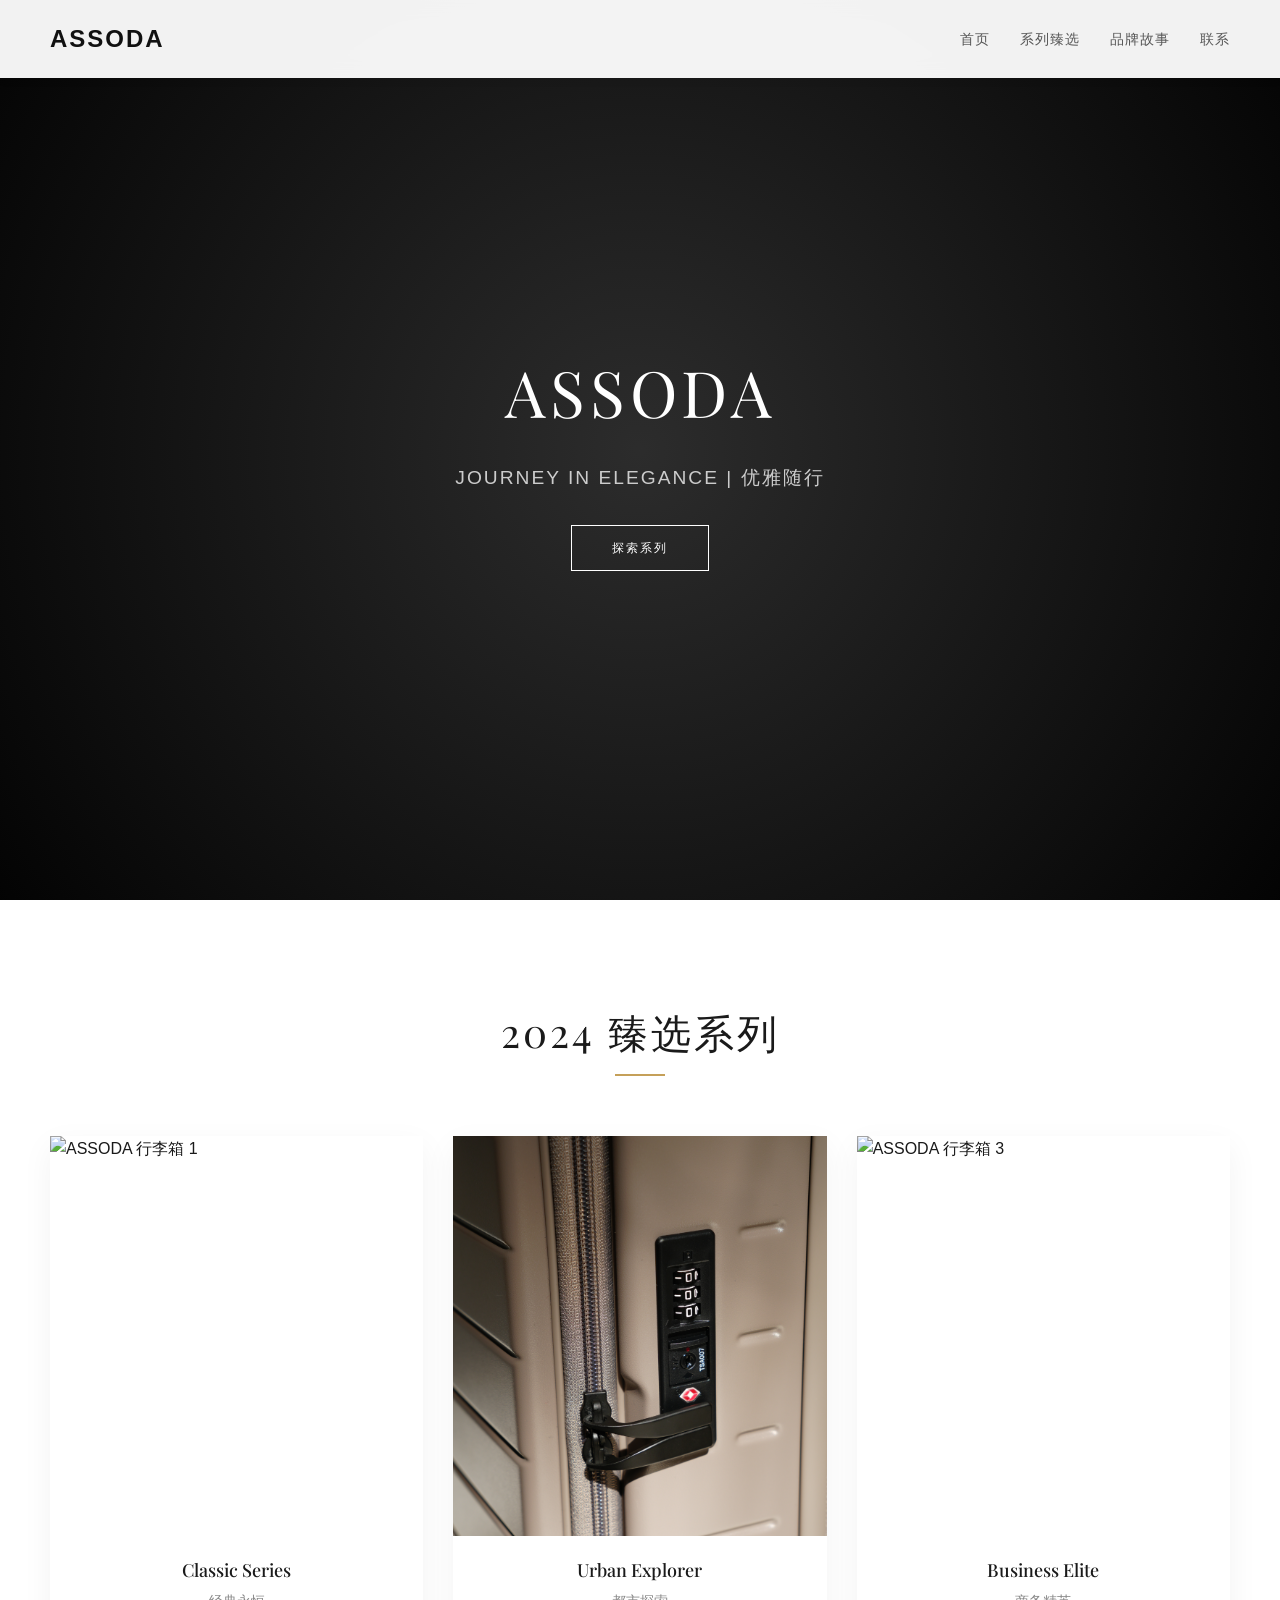
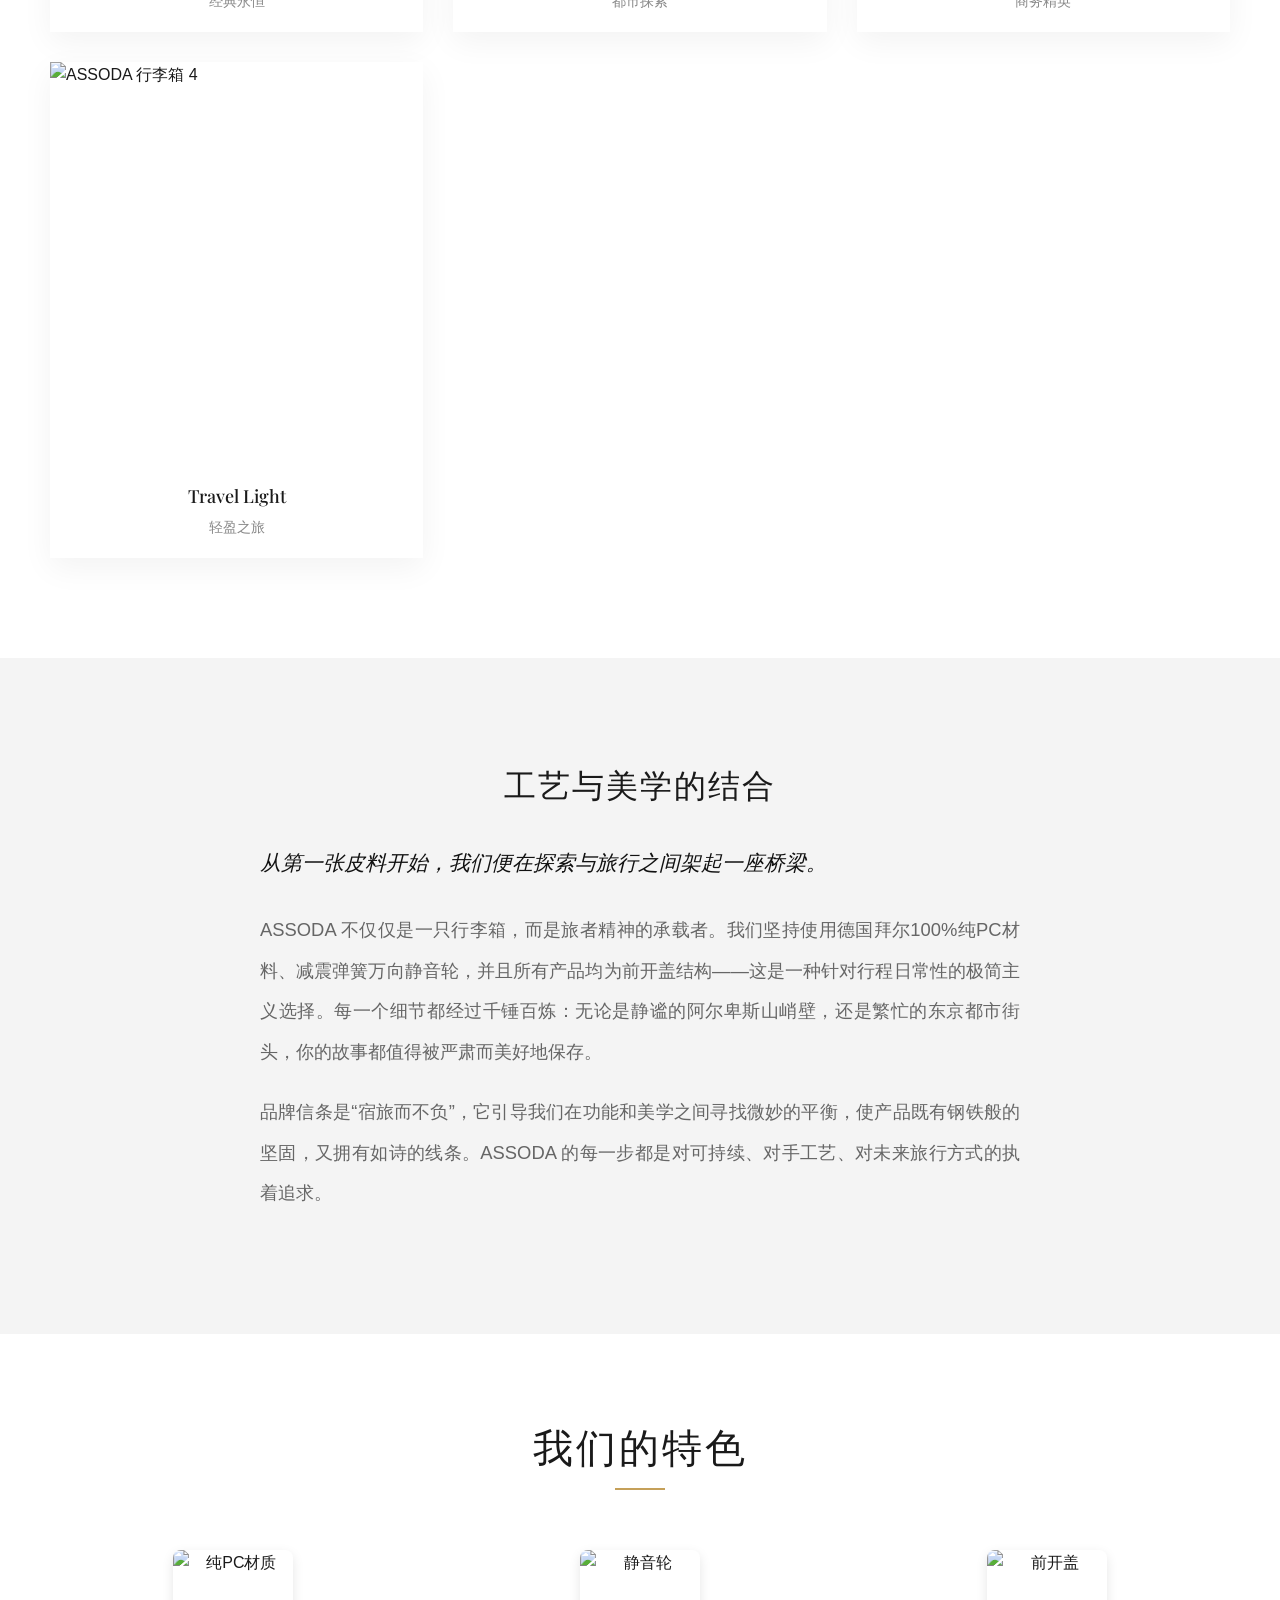
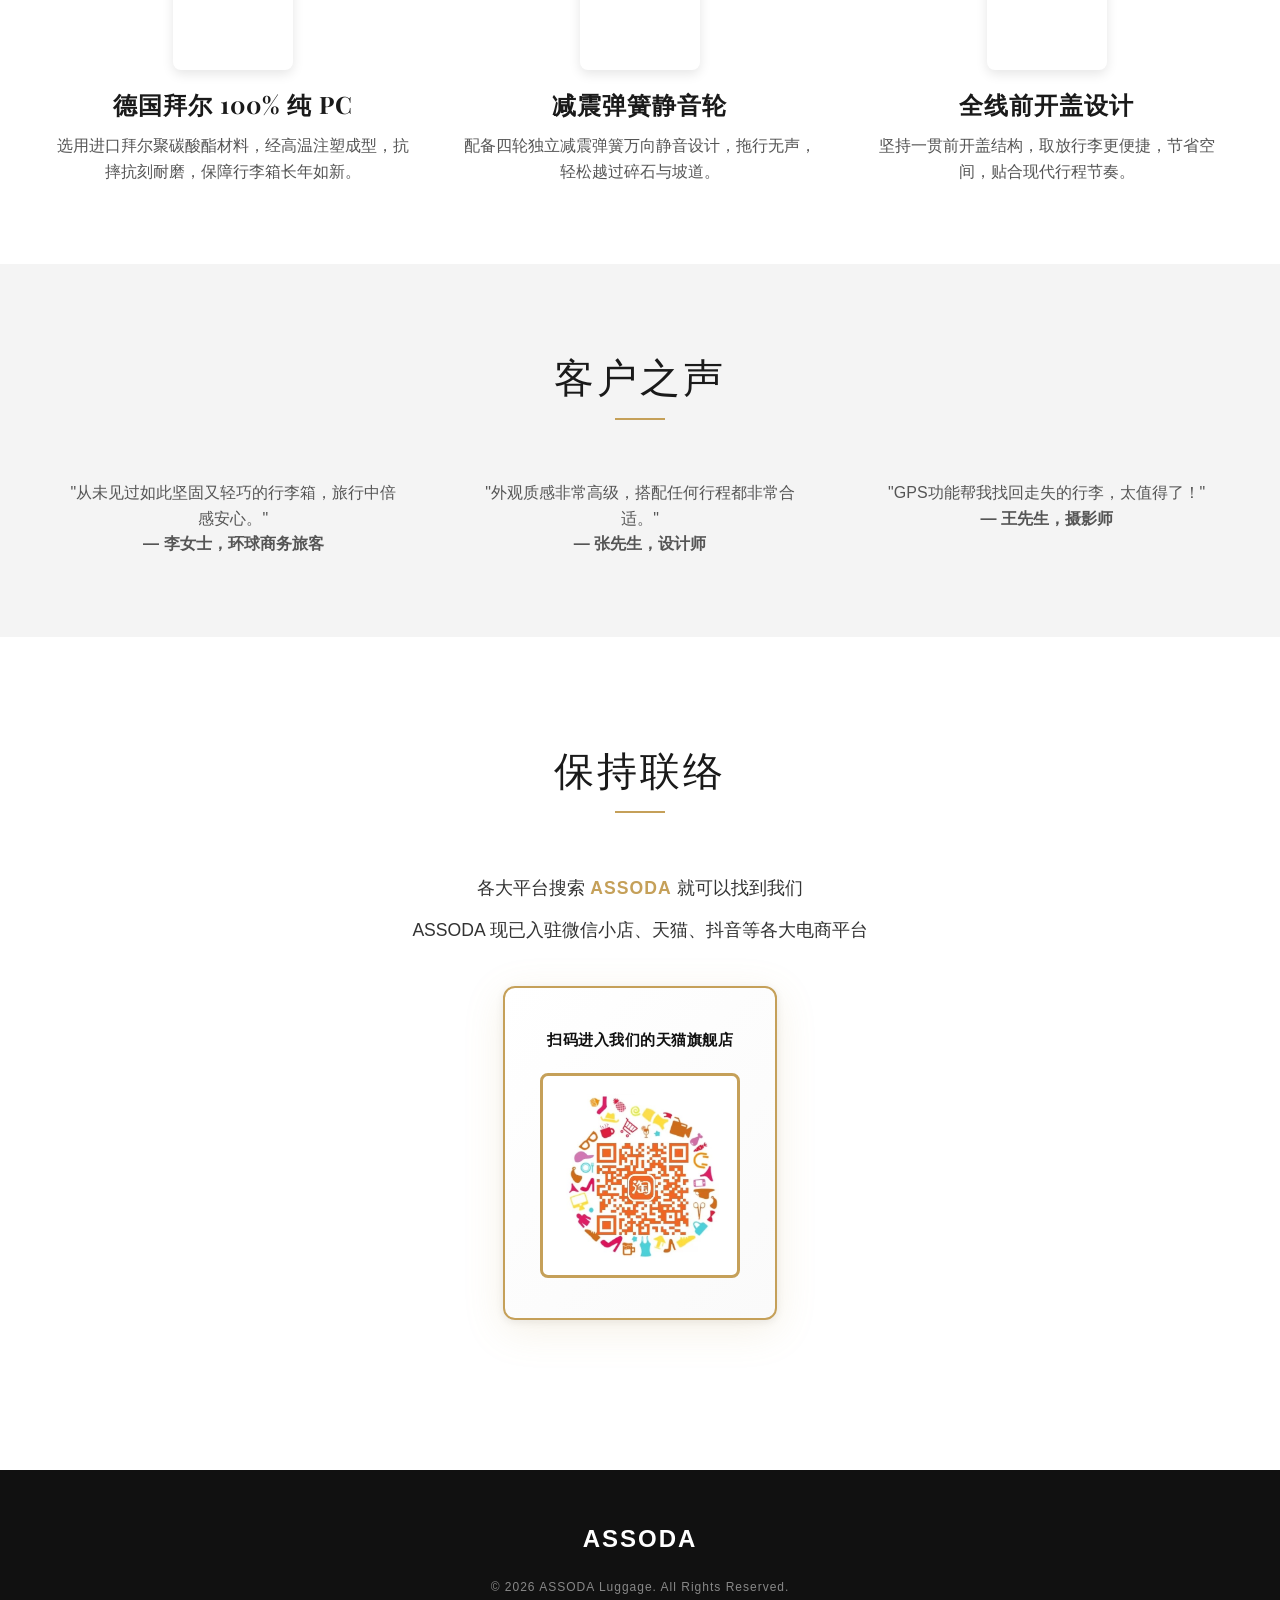
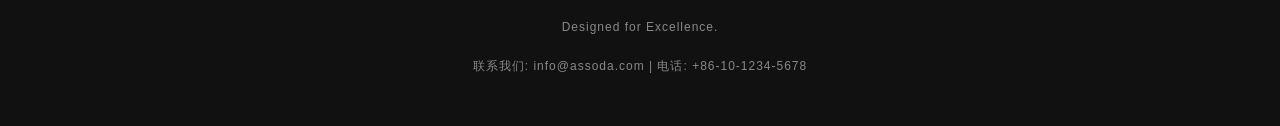
==== index.html @ 2d318bbe "首次提交：添加前端文件" ====
<!DOCTYPE html>
<html lang="zh-CN">
<head>
    <meta charset="UTF-8">
    <meta name="viewport" content="width=device-width, initial-scale=1.0">
    <title>ASSODA | 定义您的旅程</title>
    <link rel="stylesheet" href="css/style.css">
</head>
<body>

    <!-- ==================== 导航栏 ==================== -->
    <header>
        <div class="logo">ASSODA</div>
        <nav>
            <ul>
                <li><a href="#hero">首页</a></li>
                <li><a href="#collection">系列臻选</a></li>
                <li><a href="#about">品牌故事</a></li>
                <li><a href="#contact">联系</a></li>
            </ul>
        </nav>
    </header>

    <!-- ==================== 首屏 Hero ==================== -->
    <section class="hero" id="hero">
        <div class="hero-content">
            <h1>ASSODA</h1>
            <p>JOURNEY IN ELEGANCE | 优雅随行</p>
            <a href="#collection" class="btn">探索系列</a>
        </div>
    </section>

    <!-- ==================== 产品系列 ==================== -->
    <section class="collection" id="collection">
        <div class="section-title">
            <h2>2024 臻选系列</h2>
            <span></span>
        </div>
        
        <div class="gallery-grid">
            <!-- 产品 1 -->
            <div class="product-card">
                <!-- 不同前缀说明不同款式（imgpro/img09/img78L1等） -->
                <img src="img/img/imgpro_1.JPG" alt="ASSODA 行李箱 1">
                <div class="product-info">
                    <h3>Classic Series</h3>
                    <p>经典永恒</p>
                </div>
            </div>
            <!-- 产品 2 -->
            <div class="product-card">
                <img src="img/img/img09_2.JPG" alt="ASSODA 行李箱 2">
                <div class="product-info">
                    <h3>Urban Explorer</h3>
                    <p>都市探索</p>
                </div>
            </div>
            <!-- 产品 3 -->
            <div class="product-card">
                <img src="img/img/img78L1 (1).JPG" alt="ASSODA 行李箱 3">
                <div class="product-info">
                    <h3>Business Elite</h3>
                    <p>商务精英</p>
                </div>
            </div>
            <!-- 产品 4 -->
            <div class="product-card">
                <img src="img/img/img09_4.JPG" alt="ASSODA 行李箱 4">
                <div class="product-info">
                    <h3>Travel Light</h3>
                    <p>轻盈之旅</p>
                </div>
            </div>

        </div>
    </section>

    <!-- ==================== 品牌故事与特色 ==================== -->
    <section class="about" id="about">
        <div class="about-content">
            <h2>工艺与美学的结合</h2>
            <p><em>从第一张皮料开始，我们便在探索与旅行之间架起一座桥梁。</em></p>
            <p>ASSODA 不仅仅是一只行李箱，而是旅者精神的承载者。我们坚持使用德国拜尔100%纯PC材料、减震弹簧万向静音轮，并且所有产品均为前开盖结构——这是一种针对行程日常性的极简主义选择。每一个细节都经过千锤百炼：无论是静谧的阿尔卑斯山峭壁，还是繁忙的东京都市街头，你的故事都值得被严肃而美好地保存。</p>
            <p>品牌信条是“宿旅而不负”，它引导我们在功能和美学之间寻找微妙的平衡，使产品既有钢铁般的坚固，又拥有如诗的线条。ASSODA 的每一步都是对可持续、对手工艺、对未来旅行方式的执着追求。</p>
        </div>
    </section>

    <!-- ==================== 产品特色 ==================== -->
    <section class="features">
        <div class="section-title">
            <h2>我们的特色</h2>
            <span></span>
        </div>  
        <div class="features-grid">
            <div class="feature-item">
                <img src="img/img/imgpro_6.JPG" alt="纯PC材质">
                <h3>德国拜尔 100% 纯 PC</h3>
                <p>选用进口拜尔聚碳酸酯材料，经高温注塑成型，抗摔抗刻耐磨，保障行李箱长年如新。</p>
            </div>
            <div class="feature-item">
                <img src="img/img/imgpro_7.JPG" alt="静音轮">
                <h3>减震弹簧静音轮</h3>
                <p>配备四轮独立减震弹簧万向静音设计，拖行无声，轻松越过碎石与坡道。</p>
            </div>
            <div class="feature-item">
                <img src="img/img/imgpro_8.JPG" alt="前开盖">
                <h3>全线前开盖设计</h3>
                <p>坚持一贯前开盖结构，取放行李更便捷，节省空间，贴合现代行程节奏。</p>
            </div>
        </div>
    </section>

    <!-- ==================== 客户评价 ==================== -->
    <section class="testimonials">
        <div class="section-title">
            <h2>客户之声</h2>
            <span></span>
        </div>
        <div class="features-grid">
            <div class="feature-item">
                <p>"从未见过如此坚固又轻巧的行李箱，旅行中倍感安心。"<br><strong>— 李女士，环球商务旅客</strong></p>
            </div>
            <div class="feature-item">
                <p>"外观质感非常高级，搭配任何行程都非常合适。"<br><strong>— 张先生，设计师</strong></p>
            </div>
            <div class="feature-item">
                <p>"GPS功能帮我找回走失的行李，太值得了！"<br><strong>— 王先生，摄影师</strong></p>
            </div>
        </div>
    </section>

    <!-- ==================== 联系与天猫购买 ==================== -->
    <section class="contact" id="contact">
        <div class="section-title">
            <h2>保持联络</h2>
            <span></span>
        </div>
        
        <div class="contact-intro">
            <p>各大平台搜索 <strong>ASSODA</strong> 就可以找到我们</p>
            <p>ASSODA 现已入驻微信小店、天猫、抖音等各大电商平台</p>
        </div>
        
        <!-- 天猫购买入口 -->
        <div class="tmall-section">
            <div class="tmall-qr">
                <p>扫码进入我们的天猫旗舰店</p>
                <a href="https://www.tmall.com" target="_blank" title="进入天猫旗舰店">
                    <img src="img/tmall.jpg" alt="天猫店铺二维码">
                </a>
            </div>
        </div>
    </section>

    <!-- ==================== 页脚 ==================== -->
    <footer>
        <div class="logo" style="color: #fff; margin-bottom: 20px;">ASSODA</div>
        <p>&copy; 2026 ASSODA Luggage. All Rights Reserved.</p>
        <p>Designed for Excellence.</p>
        <p>联系我们: <a href="mailto:info@assoda.com">info@assoda.com</a> | 电话: +86-10-1234-5678</p>
    </footer>

    <!-- 简单脚本：处理图片加载错误 -->
    <script>
        document.addEventListener('DOMContentLoaded', function() {
            const images = document.querySelectorAll('img');
            images.forEach(img => {
                img.onerror = function() {
                    this.src = 'https://via.placeholder.com/400x500?text=ASSODA+Image';
                    console.log('图片加载失败，已切换占位图：' + this.src);
                };
            });
        });
    </script>

</body>
</html>
---- css/style.css ----
/* Import premium serif for headings */
@import url('https://fonts.googleapis.com/css2?family=Playfair+Display:wght@400;700&display=swap');

/* Global reset and base font */
* {
    margin: 0;
    padding: 0;
    box-sizing: border-box;
}

body {
    font-family: 'Helvetica Neue', Helvetica, Arial, sans-serif;
    background-color: #f9f9f9;
    color: #1a1a1a;
    line-height: 1.6;
    overflow-x: hidden;
}

h1, h2, h3 {
    font-family: 'Playfair Display', serif;
}
a { text-decoration: none; color: inherit; transition: 0.3s; }
ul { list-style: none; }

/* Colors */
:root {
    --primary-black: #111111;
    --primary-white: #ffffff;
    --accent-gold: #c5a059;
    --gray-light: #f4f4f4;
}

/* Header */
header {
    position: fixed;
    top: 0;
    width: 100%;
    padding: 20px 50px;
    display: flex;
    justify-content: space-between;
    align-items: center;
    background: rgba(255, 255, 255, 0.95);
    backdrop-filter: blur(10px);
    z-index: 1000;
    box-shadow: 0 2px 10px rgba(0,0,0,0.05);
}

.logo {
    font-size: 24px;
    font-weight: 700;
    letter-spacing: 2px;
    color: var(--primary-black);
}

nav ul {
    display: flex;
    gap: 30px;
}
nav a {
    font-size: 14px;
    text-transform: uppercase;
    letter-spacing: 1px;
    color: #555;
}
nav a:hover {
    color: var(--accent-gold);
}

/* Hero */
.hero {
    height: 100vh;
    display: flex;
    flex-direction: column;
    justify-content: center;
    align-items: center;
    text-align: center;
    background-color: var(--primary-black);
    color: var(--primary-white);
    position: relative;
    overflow: hidden;
}
.hero::before {
    content: '';
    position: absolute;
    top: 0; left: 0; width: 100%; height: 100%;
    background: radial-gradient(circle at center, #333 0%, #000 100%);
    opacity: 0.8;
    z-index: 1;
}
.hero-content {
    position: relative;
    z-index: 2;
    animation: fadeInUp 1.5s ease;
}
.hero h1 {
    font-size: 4rem;
    font-weight: 300;
    letter-spacing: 5px;
    margin-bottom: 20px;
}
.hero p {
    font-size: 1.2rem;
    color: #ccc;
    margin-bottom: 40px;
    letter-spacing: 2px;
}
.btn {
    padding: 15px 40px;
    border: 1px solid var(--primary-white);
    color: var(--primary-white);
    text-transform: uppercase;
    letter-spacing: 2px;
    font-size: 12px;
}
.btn:hover {
    background: var(--primary-white);
    color: var(--primary-black);
}

/* Collection */
.collection {
    padding: 100px 50px;
    background: var(--primary-white);
}
.section-title {
    text-align: center;
    margin-bottom: 60px;
}
.section-title h2 {
    font-size: 2.5rem;
    font-weight: 400;
    letter-spacing: 3px;
    margin-bottom: 10px;
}
.section-title span {
    display: block;
    width: 50px;
    height: 2px;
    background: var(--accent-gold);
    margin: 0 auto;
}
.gallery-grid {
    display: grid;
    grid-template-columns: repeat(auto-fit, minmax(300px, 1fr));
    gap: 30px;
    max-width: 1400px;
    margin: 0 auto;
}
.product-card {
    position: relative;
    overflow: hidden;
    background: #fff;
    box-shadow: 0 10px 30px rgba(0,0,0,0.05);
    transition: transform 0.4s ease;
    cursor: pointer;
}
.product-card:hover {
    transform: translateY(-10px);
}
.product-card img {
    width: 100%;
    height: 400px;
    object-fit: cover;
    display: block;
    transition: transform 0.5s ease;
}
.product-card:hover img {
    transform: scale(1.05);
}
.product-info {
    padding: 20px;
    text-align: center;
}
.product-info h3 {
    font-size: 18px;
    font-weight: 500;
    margin-bottom: 5px;
}
.product-info p {
    color: #888;
    font-size: 14px;
}

/* About */
.about {
    padding: 100px 50px;
    background: var(--gray-light);
    display: flex;
    align-items: center;
    justify-content: center;
    text-align: center;
}
.about-content {
    max-width: 800px;
    padding: 0 20px;
}
.about h2 {
    font-size: 2rem;
    margin-bottom: 30px;
    letter-spacing: 2px;
    font-weight: 500;
}
.about p {
    color: #666;
    font-size: 1.15rem;
    line-height: 2.2;
    margin-bottom: 20px;
    text-align: justify;
}
.about p em {
    display: block;
    font-size: 1.3rem;
    color: var(--primary-black);
    font-style: italic;
    margin-bottom: 25px;
}


/* Features (新) */
.features {
    padding: 80px 50px;
    background: var(--primary-white);
}
.features-grid {
    display: grid;
    grid-template-columns: repeat(auto-fit, minmax(250px, 1fr));
    gap: 40px;
    max-width: 1200px;
    margin: 0 auto;
    text-align: center;
}
.feature-item {
    display: flex;
    flex-direction: column;
    align-items: center;
}
.feature-item img {
    width: 120px;
    height: 120px;
    object-fit: cover;
    border-radius: 8px;
    margin-bottom: 15px;
    box-shadow: 0 4px 12px rgba(0, 0, 0, 0.1);
}
.feature-item h3 {
    font-size: 1.5rem;
    margin-top: 0;
    margin-bottom: 10px;
    letter-spacing: 1px;
}
.feature-item p {
    color: #555;
    font-size: 1rem;
    margin-top: 0;
}

/* Contact form */
.contact {
    padding: 100px 50px;
    background: var(--primary-white);
    text-align: center;
}
.contact-intro {
    margin-bottom: 40px;
    font-size: 1.1rem;
    color: #333;
    line-height: 1.8;
}
.contact-intro p {
    margin: 10px 0;
}
.contact-intro strong {
    color: var(--accent-gold);
    font-weight: 600;
    letter-spacing: 1px;
}
.tmall-section {
    margin-bottom: 50px;
    display: flex;
    justify-content: center;
}

.tmall-qr {
    text-align: center;
    padding: 40px 35px;
    background: linear-gradient(135deg, #ffffff 0%, #fafafa 100%);
    border-radius: 12px;
    display: inline-block;
    border: 2px solid var(--accent-gold);
    box-shadow: 0 10px 40px rgba(197, 160, 89, 0.15),
                0 2px 8px rgba(0, 0, 0, 0.08);
    transition: all 0.4s cubic-bezier(0.4, 0, 0.2, 1);
    max-width: 280px;
}

.tmall-qr:hover {
    transform: translateY(-8px);
    box-shadow: 0 20px 50px rgba(197, 160, 89, 0.25),
                0 5px 15px rgba(0, 0, 0, 0.12);
}

.tmall-qr p {
    margin-bottom: 20px;
    font-weight: 600;
    font-size: 0.95rem;
    color: var(--primary-black);
    letter-spacing: 0.5px;
}

.tmall-qr img {
    max-width: 200px;
    height: auto;
    border: 3px solid var(--accent-gold);
    border-radius: 8px;
    cursor: pointer;
    transition: all 0.4s cubic-bezier(0.4, 0, 0.2, 1);
    display: block;
    margin: 0 auto;
    background: #fff;
    padding: 8px;
    box-sizing: border-box;
}

.tmall-qr img:hover {
    transform: scale(1.08) rotateY(2deg);
    box-shadow: 0 8px 24px rgba(197, 160, 89, 0.3);
}

/* Footer */
footer {
    background: var(--primary-black);
    color: #888;
    padding: 50px;
    text-align: center;
    font-size: 12px;
    letter-spacing: 1px;
}
footer p {
    margin-top: 20px;
}

/* Animation */
@keyframes fadeInUp {
    from { opacity: 0; transform: translateY(30px); }
    to { opacity: 1; transform: translateY(0); }
}

/* Testimonials reuse features-grid layout */
.testimonials {
    padding: 80px 50px;
    background: var(--gray-light);
    text-align: center;
}
.testimonials .feature-item {
    padding: 0 20px;
}

/* Responsive */
@media (max-width: 768px) {
    header { padding: 20px; }
    .hero h1 { font-size: 2.5rem; }
    .gallery-grid { grid-template-columns: 1fr; }
    nav { display: none; }
}
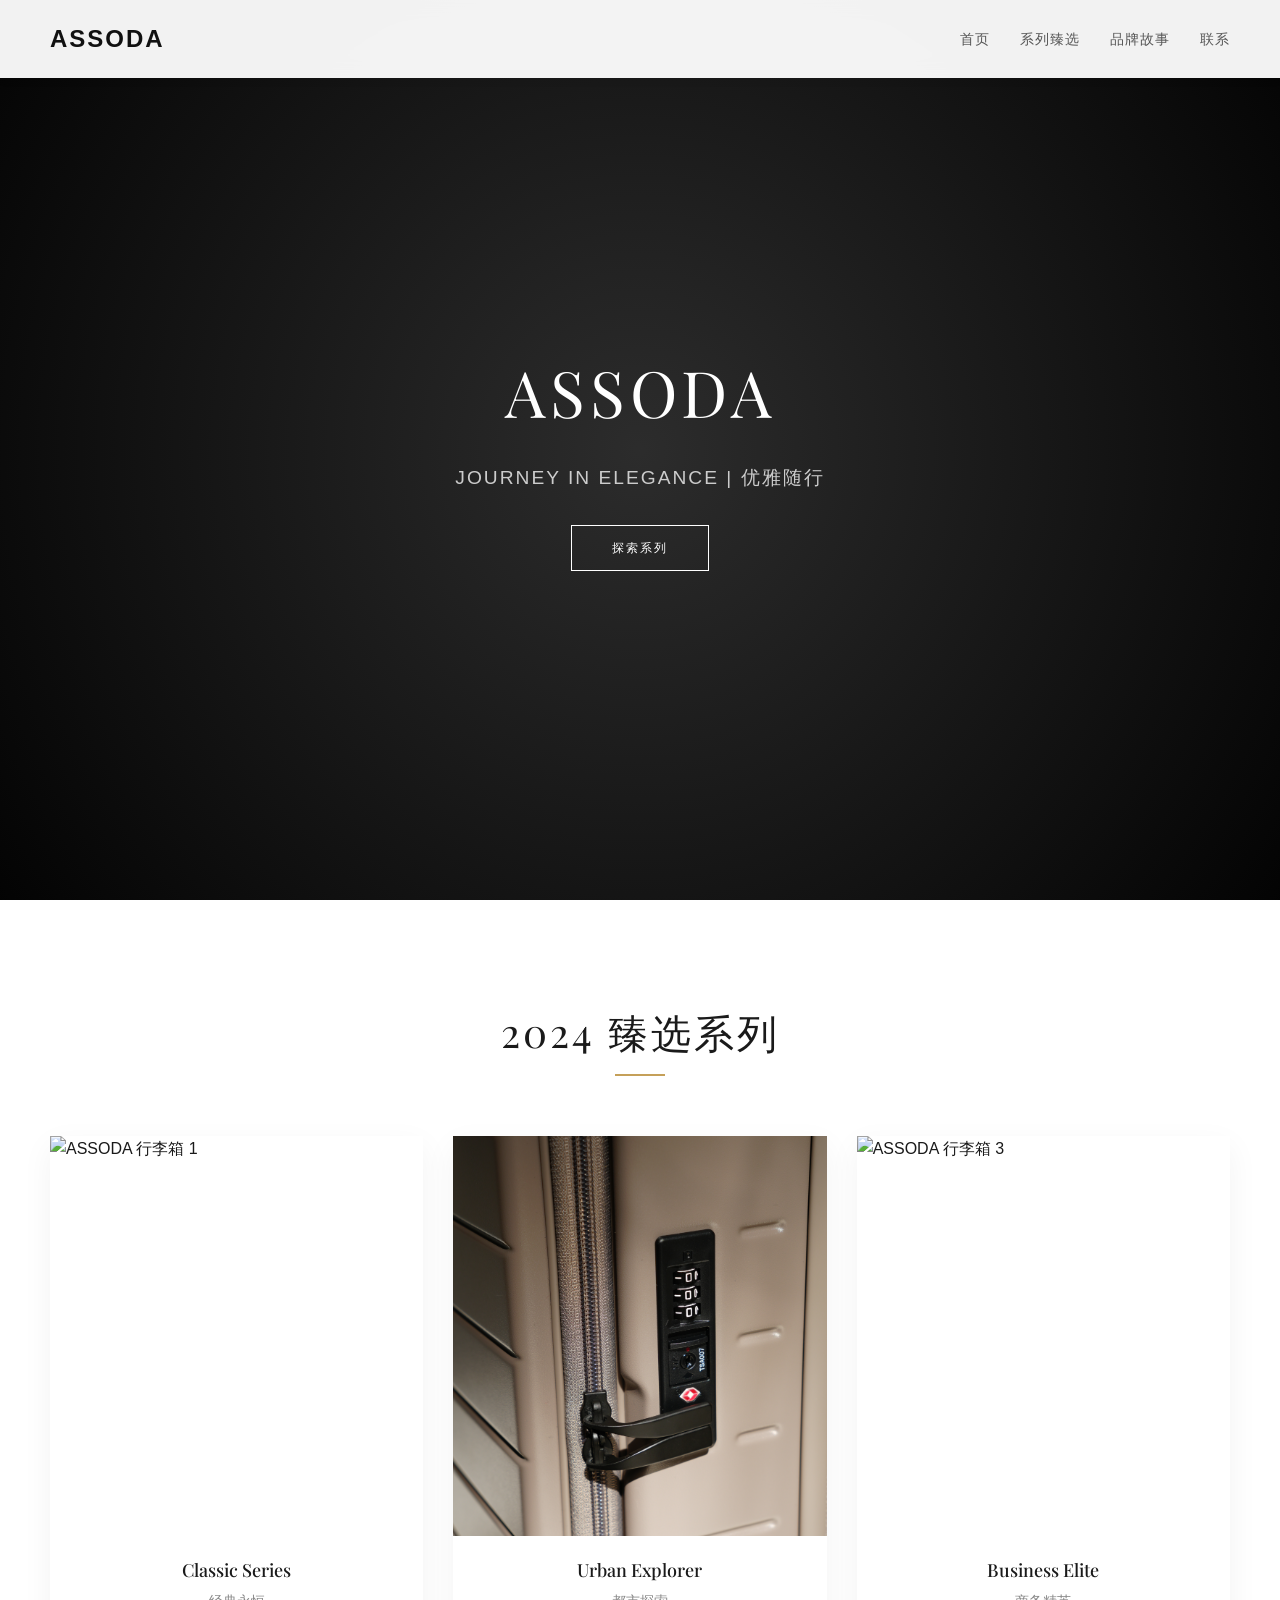
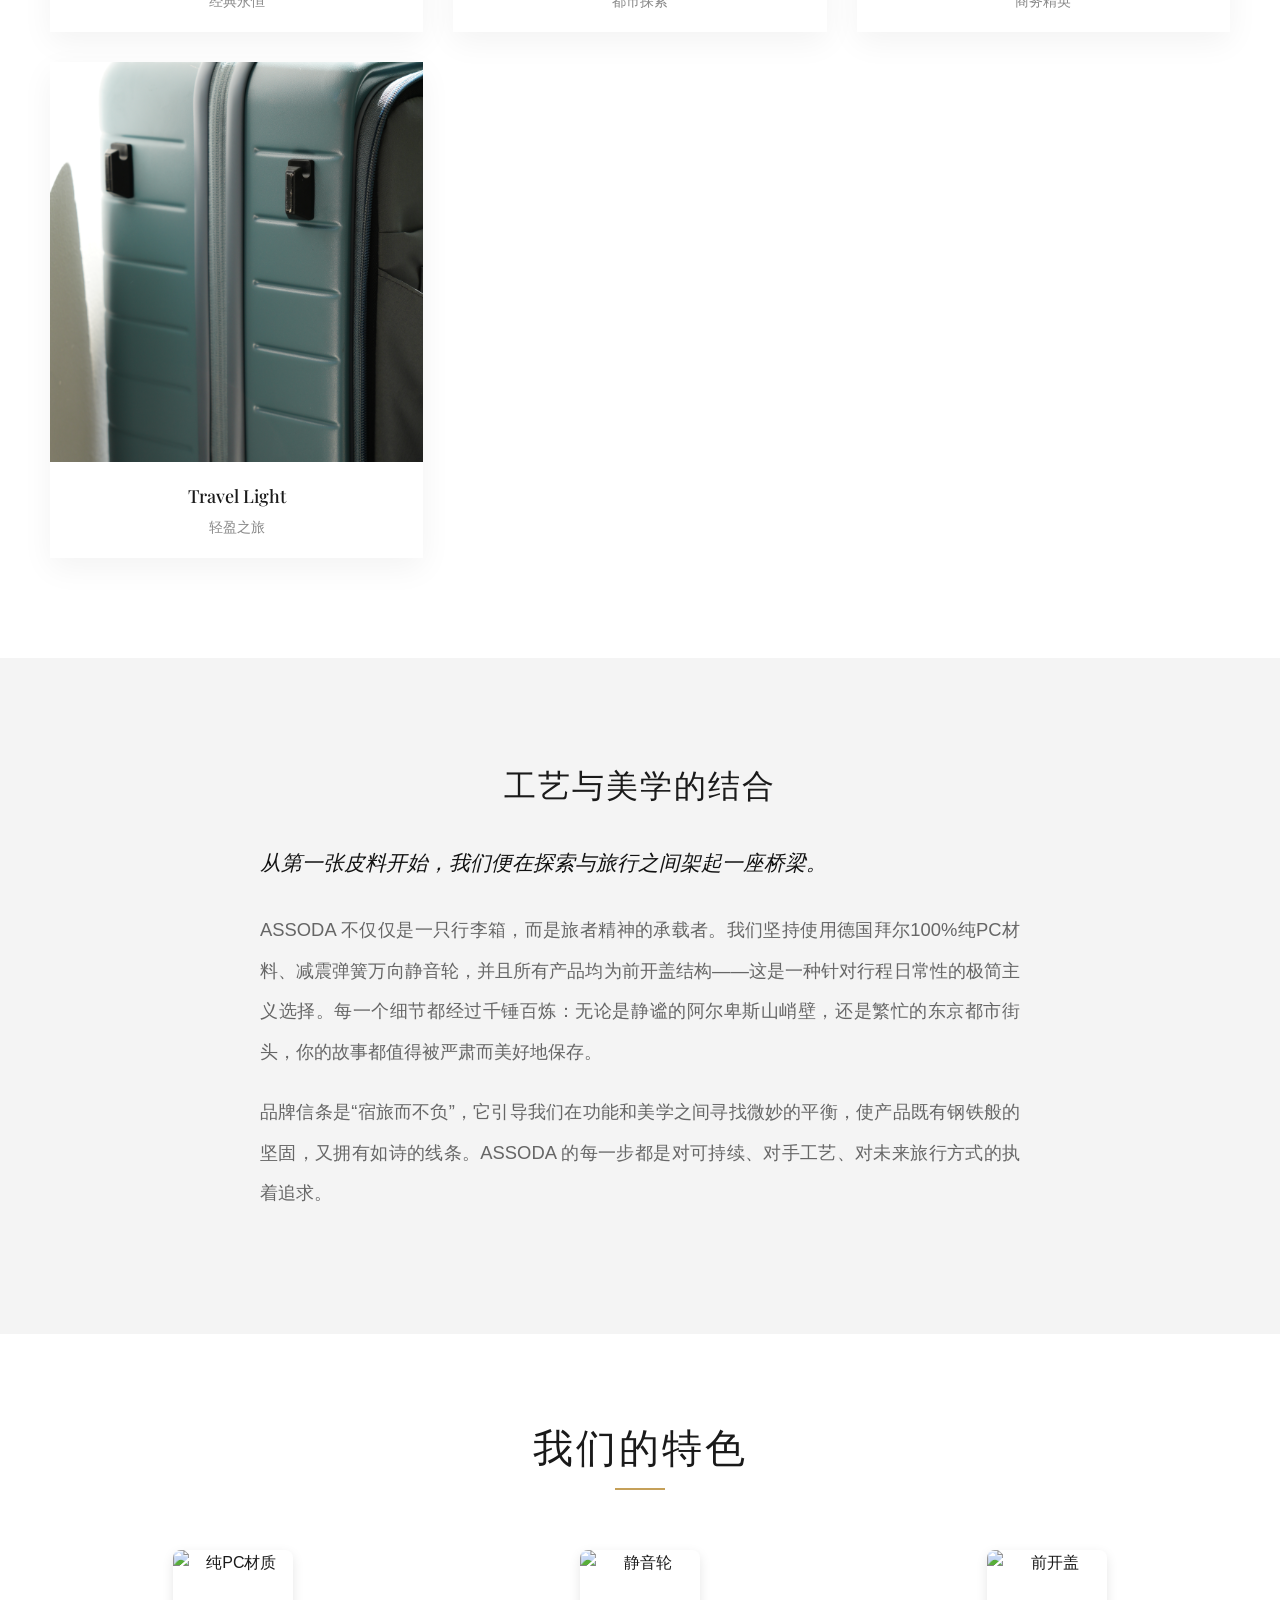
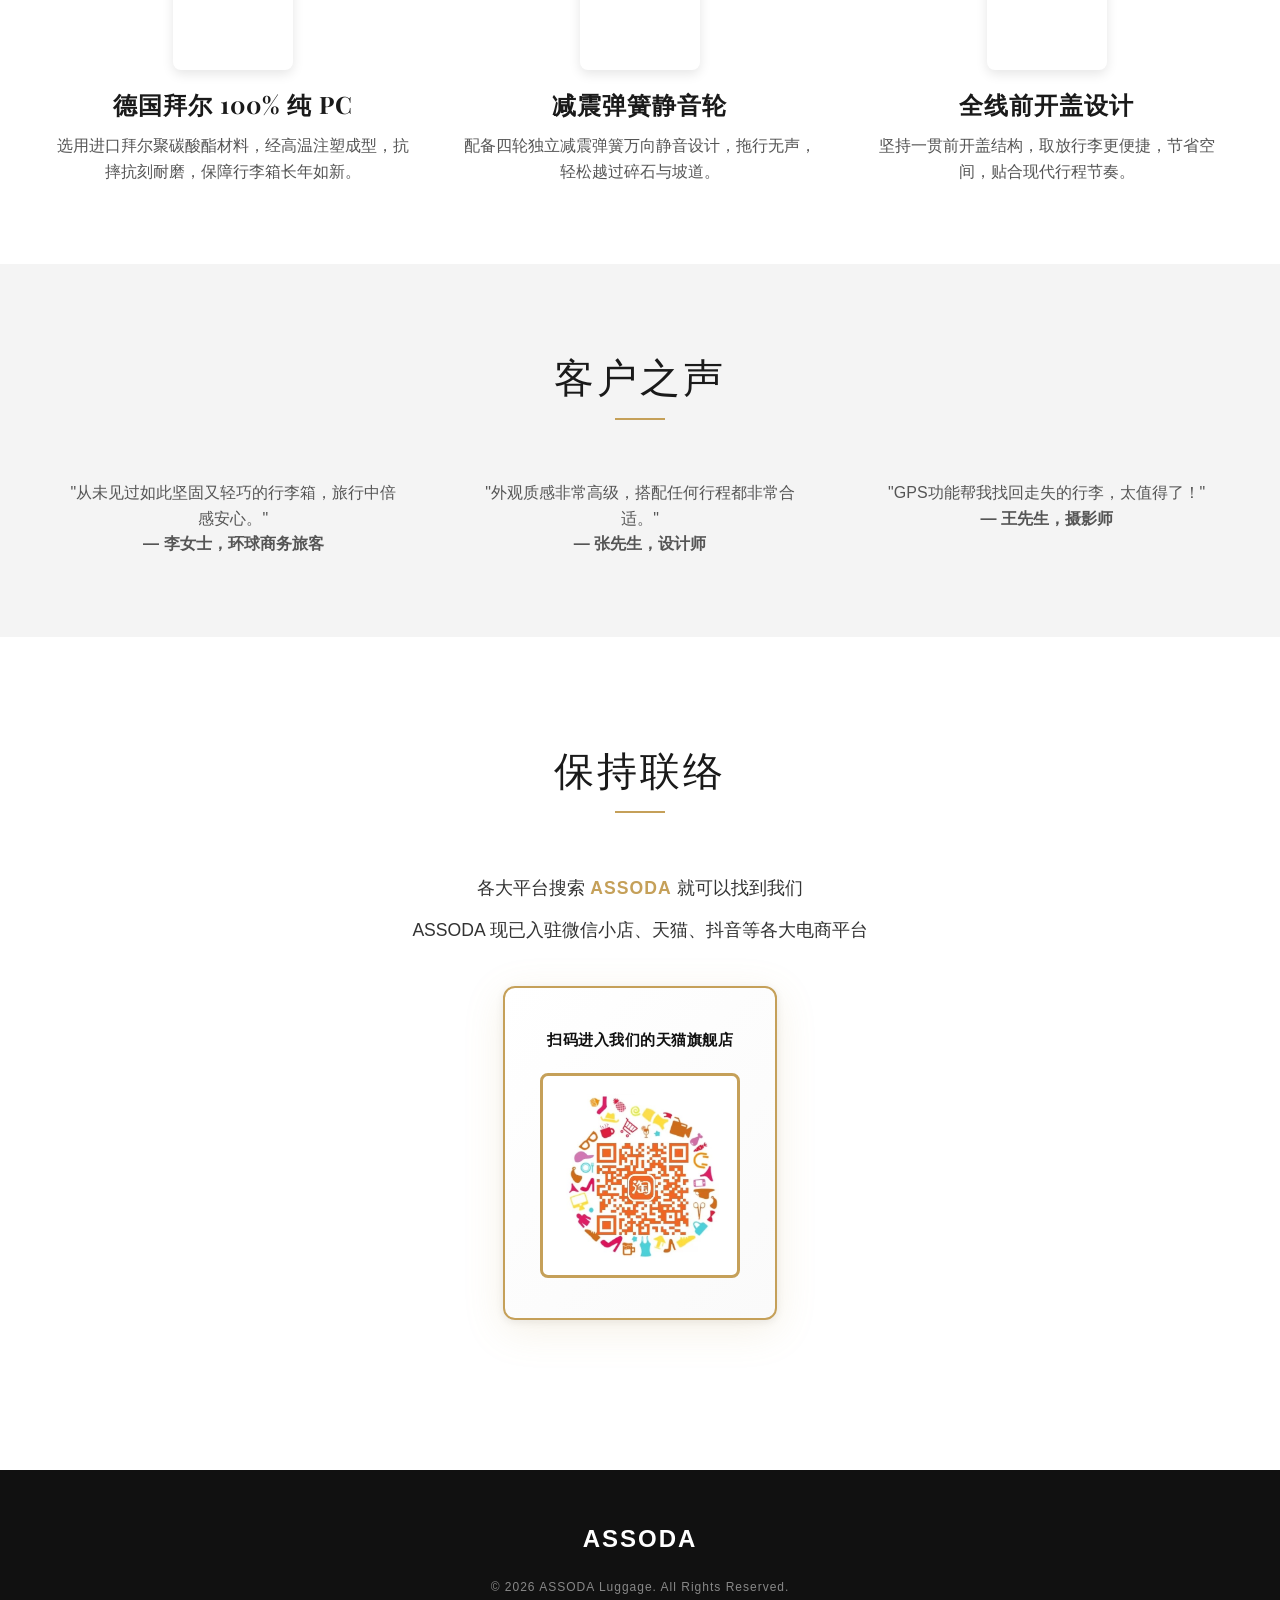
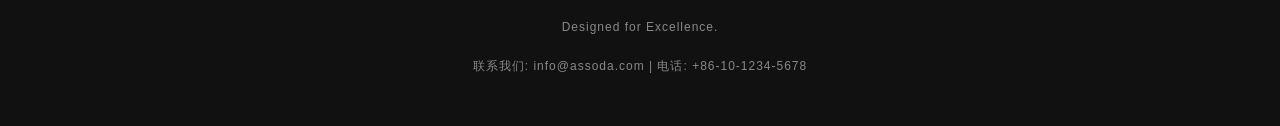
==== commit ebfd80a2: "第三次修改" ====
--- a/index.html
+++ b/index.html
@@ -41,7 +41,7 @@
             <!-- 产品 1 -->
             <div class="product-card">
                 <!-- 不同前缀说明不同款式（imgpro/img09/img78L1等） -->
-                <img src="img/img/imgpro_1.JPG" alt="ASSODA 行李箱 1">
+                <img src="img/imgpro_1.JPG" alt="ASSODA 行李箱 1">
                 <div class="product-info">
                     <h3>Classic Series</h3>
                     <p>经典永恒</p>
@@ -49,7 +49,7 @@
             </div>
             <!-- 产品 2 -->
             <div class="product-card">
-                <img src="img/img/img09_2.JPG" alt="ASSODA 行李箱 2">
+                <img src="img/img09_2.JPG" alt="ASSODA 行李箱 2">
                 <div class="product-info">
                     <h3>Urban Explorer</h3>
                     <p>都市探索</p>
@@ -57,7 +57,7 @@
             </div>
             <!-- 产品 3 -->
             <div class="product-card">
-                <img src="img/img/img78L1 (1).JPG" alt="ASSODA 行李箱 3">
+                <img src="img/img78L1 (1).JPG" alt="ASSODA 行李箱 3">
                 <div class="product-info">
                     <h3>Business Elite</h3>
                     <p>商务精英</p>
@@ -65,7 +65,7 @@
             </div>
             <!-- 产品 4 -->
             <div class="product-card">
-                <img src="img/img/img09_4.JPG" alt="ASSODA 行李箱 4">
+                <img src="img/img09_4.JPG" alt="ASSODA 行李箱 4">
                 <div class="product-info">
                     <h3>Travel Light</h3>
                     <p>轻盈之旅</p>
@@ -93,17 +93,17 @@
         </div>  
         <div class="features-grid">
             <div class="feature-item">
-                <img src="img/img/imgpro_6.JPG" alt="纯PC材质">
+                <img src="img/imgpro_6.JPG" alt="纯PC材质">
                 <h3>德国拜尔 100% 纯 PC</h3>
                 <p>选用进口拜尔聚碳酸酯材料，经高温注塑成型，抗摔抗刻耐磨，保障行李箱长年如新。</p>
             </div>
             <div class="feature-item">
-                <img src="img/img/imgpro_7.JPG" alt="静音轮">
+                <img src="img/imgpro_7.JPG" alt="静音轮">
                 <h3>减震弹簧静音轮</h3>
                 <p>配备四轮独立减震弹簧万向静音设计，拖行无声，轻松越过碎石与坡道。</p>
             </div>
             <div class="feature-item">
-                <img src="img/img/imgpro_8.JPG" alt="前开盖">
+                <img src="img/imgpro_8.JPG" alt="前开盖">
                 <h3>全线前开盖设计</h3>
                 <p>坚持一贯前开盖结构，取放行李更便捷，节省空间，贴合现代行程节奏。</p>
             </div>
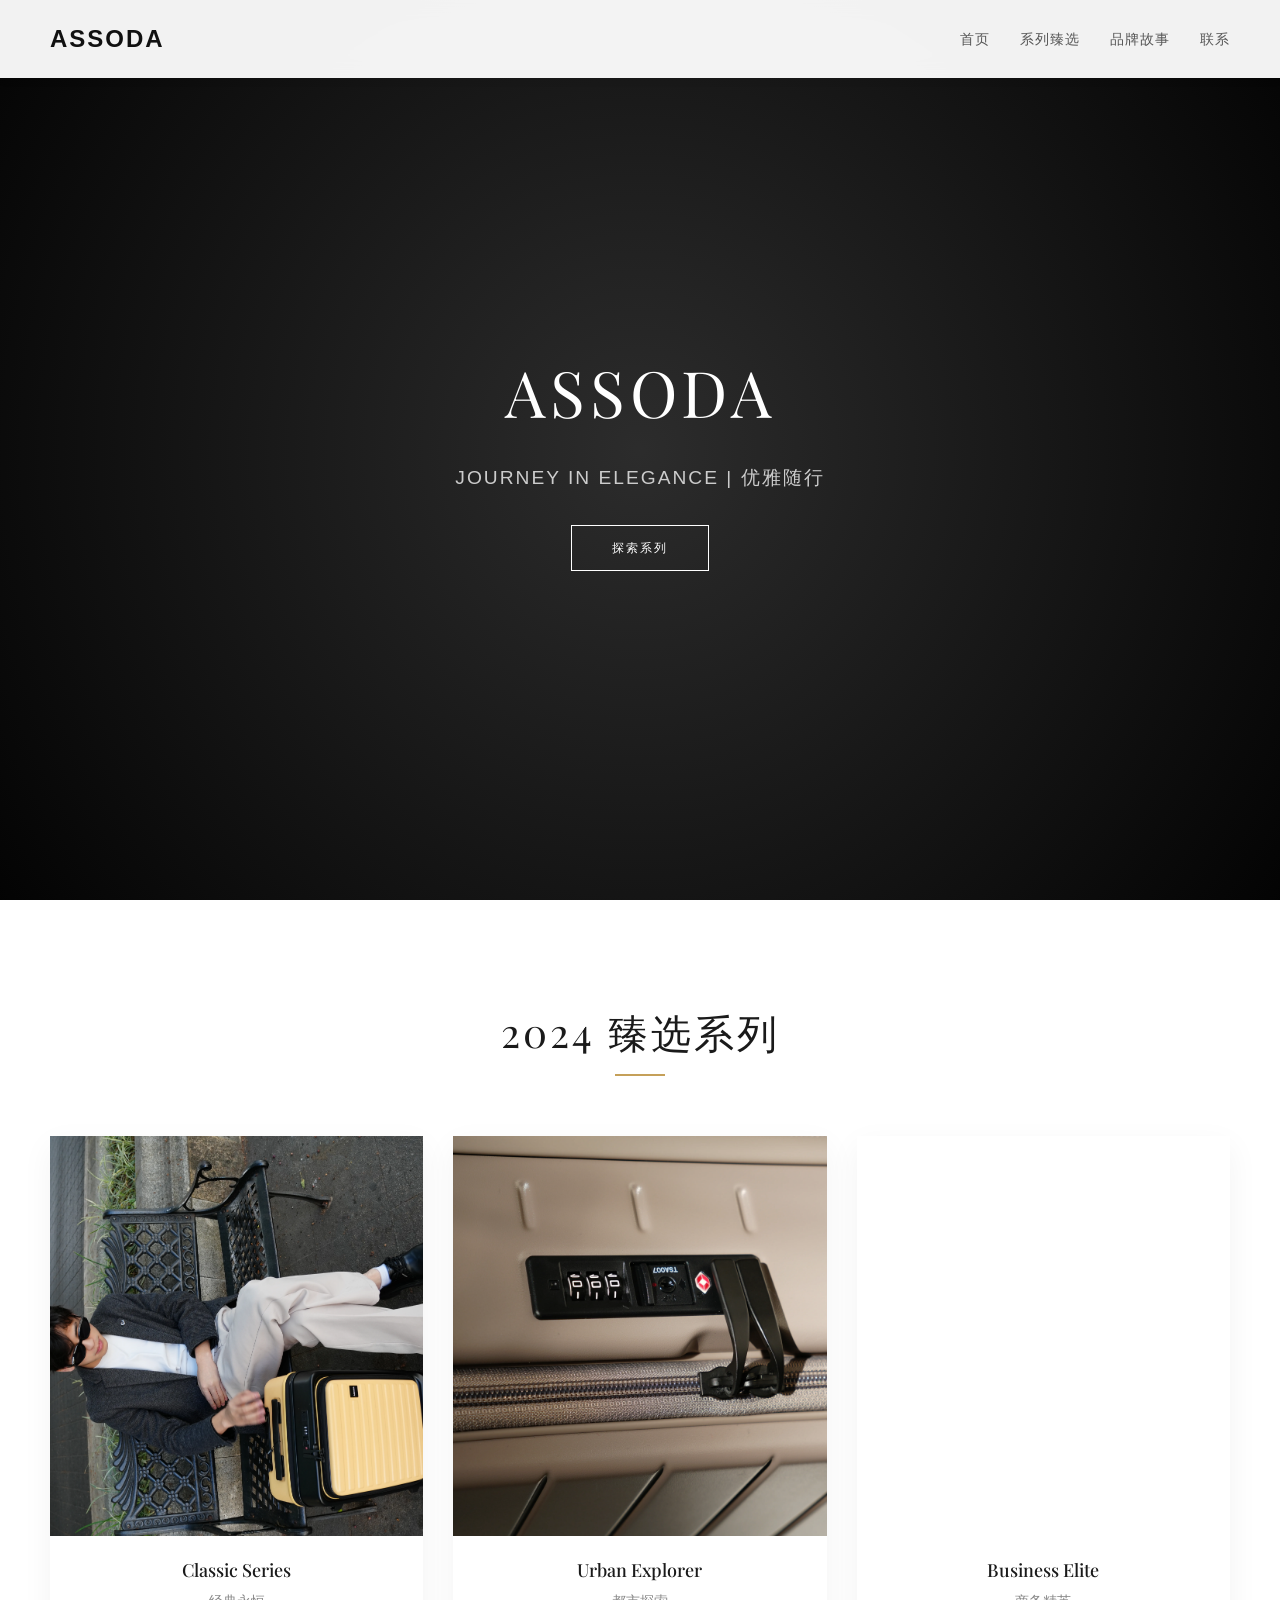
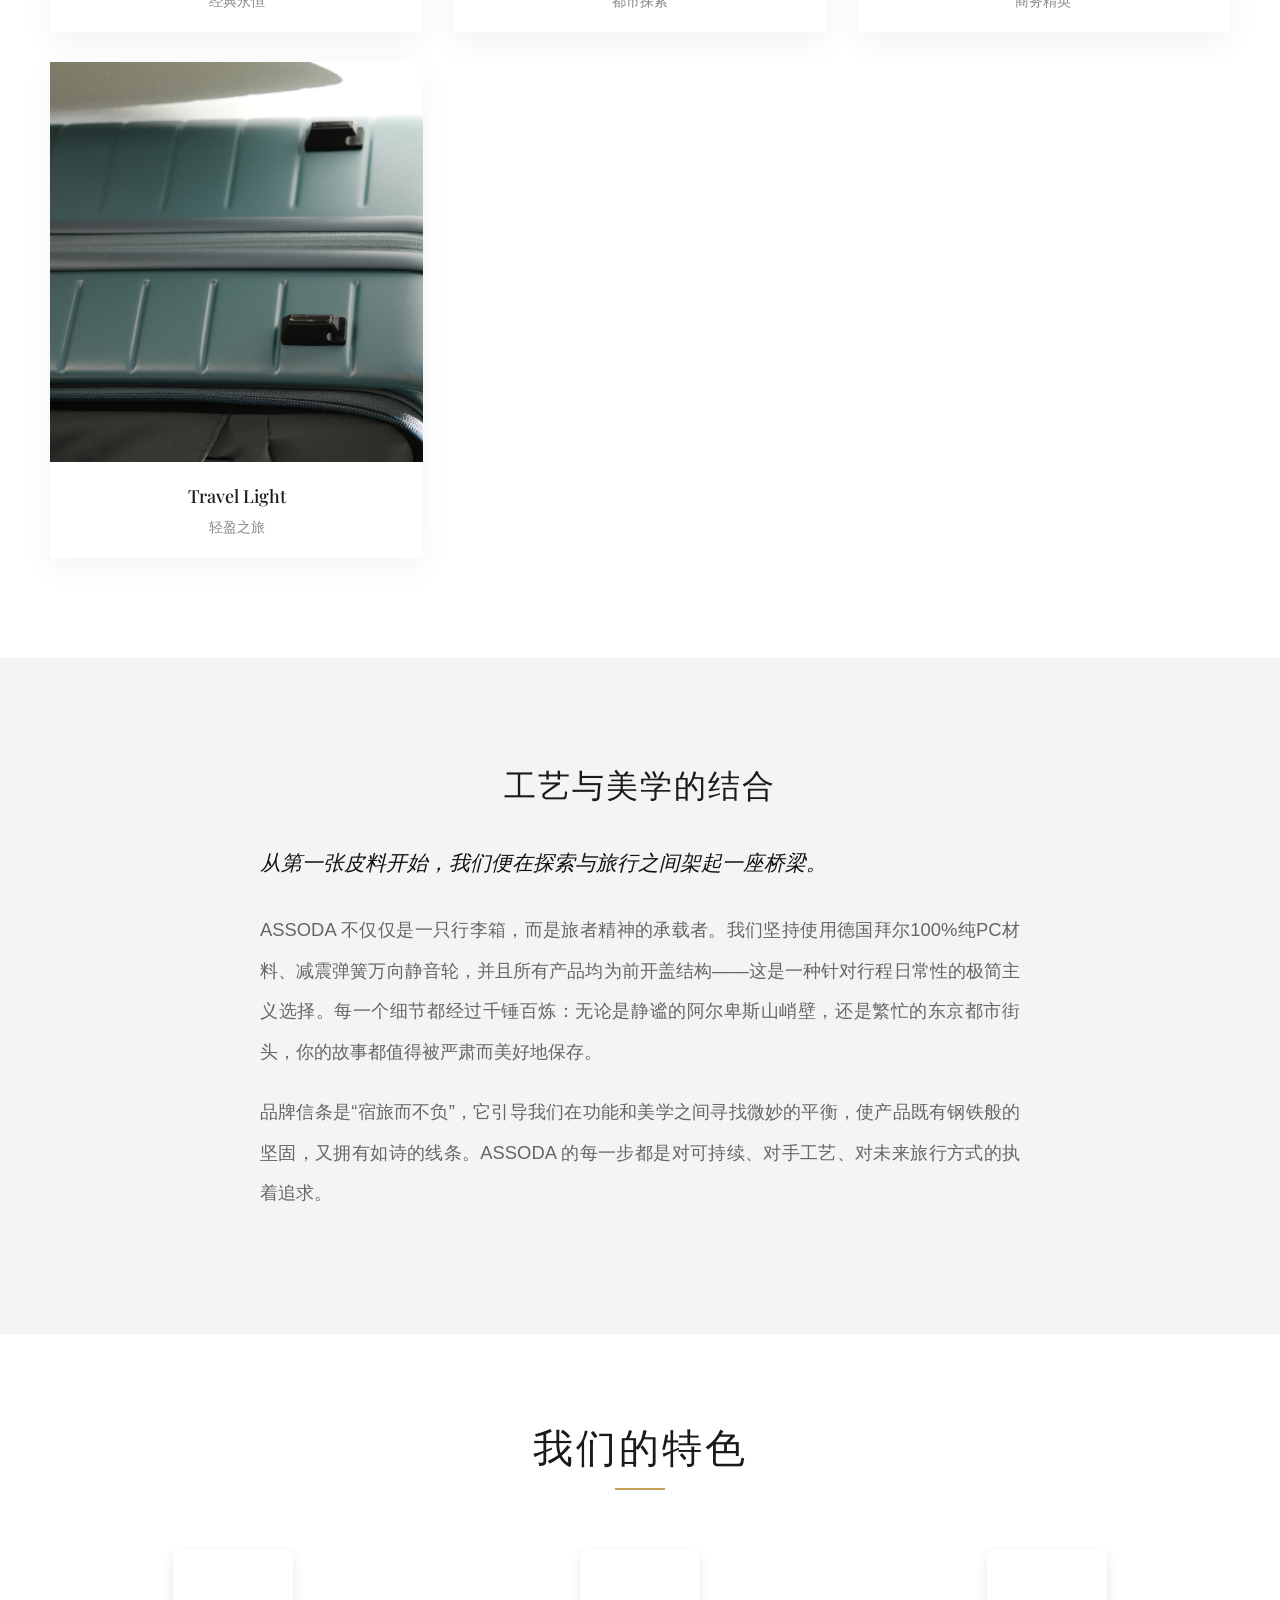
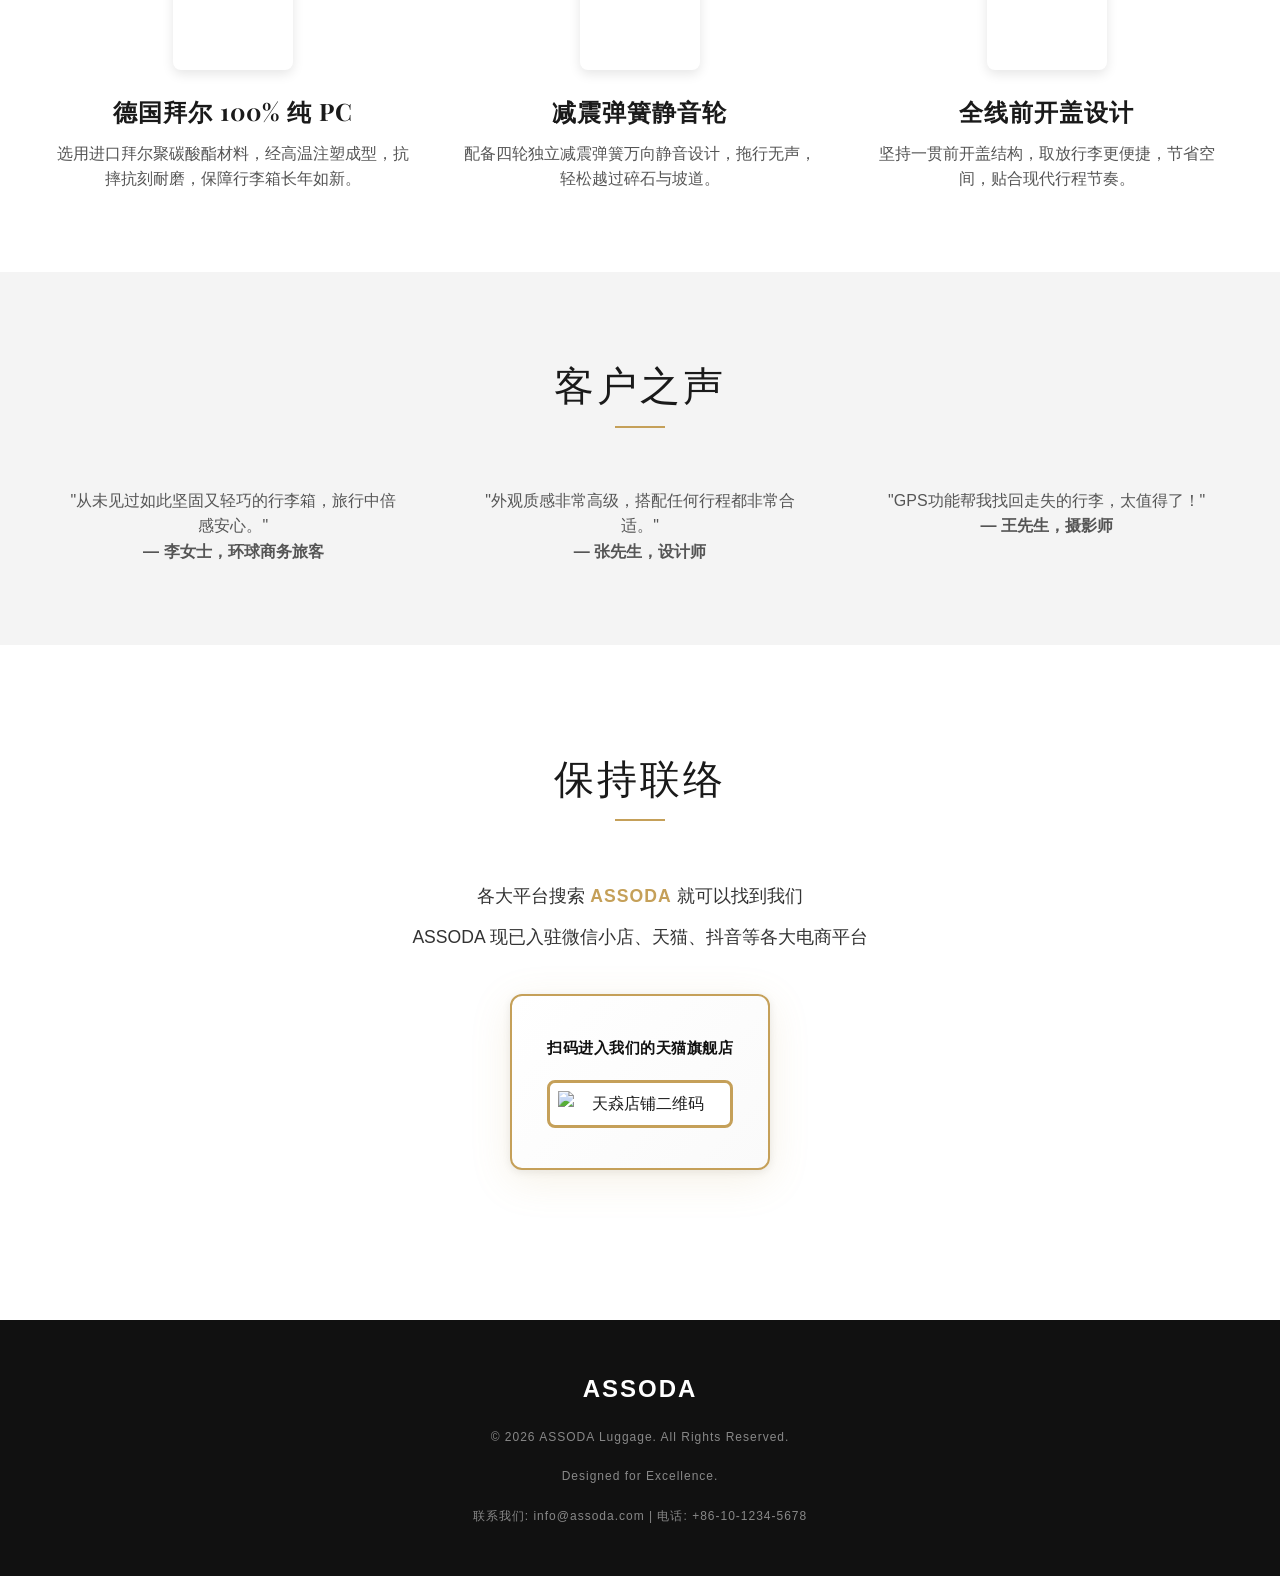
==== commit 9feff1db: "Optimize image loading: Add WebP format, lazy loading, and picture tags for better performance" ====
--- a/index.html
+++ b/index.html
@@ -41,7 +41,10 @@
             <!-- 产品 1 -->
             <div class="product-card">
                 <!-- 不同前缀说明不同款式（imgpro/img09/img78L1等） -->
-                <img src="img/imgpro_1.JPG" alt="ASSODA 行李箱 1">
+                <picture>
+                    <source type="image/webp" srcset="img/imgpro_1.webp" />
+                    <img src="img/imgpro_1.JPG" alt="ASSODA 行李箱 1" loading="lazy" />
+                </picture>
                 <div class="product-info">
                     <h3>Classic Series</h3>
                     <p>经典永恒</p>
@@ -49,7 +52,10 @@
             </div>
             <!-- 产品 2 -->
             <div class="product-card">
-                <img src="img/img09_2.JPG" alt="ASSODA 行李箱 2">
+                <picture>
+                    <source type="image/webp" srcset="img/img09_2.webp" />
+                    <img src="img/img09_2.JPG" alt="ASSODA 行李箱 2" loading="lazy" />
+                </picture>
                 <div class="product-info">
                     <h3>Urban Explorer</h3>
                     <p>都市探索</p>
@@ -57,7 +63,10 @@
             </div>
             <!-- 产品 3 -->
             <div class="product-card">
-                <img src="img/img78L1 (1).JPG" alt="ASSODA 行李箱 3">
+                <picture>
+                    <source type="image/webp" srcset="img/img78L1 (1).webp" />
+                    <img src="img/img78L1 (1).JPG" alt="ASSODA 行李箱 3" loading="lazy" />
+                </picture>
                 <div class="product-info">
                     <h3>Business Elite</h3>
                     <p>商务精英</p>
@@ -65,7 +74,10 @@
             </div>
             <!-- 产品 4 -->
             <div class="product-card">
-                <img src="img/img09_4.JPG" alt="ASSODA 行李箱 4">
+                <picture>
+                    <source type="image/webp" srcset="img/img09_4.webp" />
+                    <img src="img/img09_4.JPG" alt="ASSODA 行李箱 4" loading="lazy" />
+                </picture>
                 <div class="product-info">
                     <h3>Travel Light</h3>
                     <p>轻盈之旅</p>
@@ -93,17 +105,26 @@
         </div>  
         <div class="features-grid">
             <div class="feature-item">
-                <img src="img/imgpro_6.JPG" alt="纯PC材质">
+                <picture>
+                    <source type="image/webp" srcset="img/imgpro_6.webp" />
+                    <img src="img/imgpro_6.JPG" alt="纯 PC材质" loading="lazy" />
+                </picture>
                 <h3>德国拜尔 100% 纯 PC</h3>
                 <p>选用进口拜尔聚碳酸酯材料，经高温注塑成型，抗摔抗刻耐磨，保障行李箱长年如新。</p>
             </div>
             <div class="feature-item">
-                <img src="img/imgpro_7.JPG" alt="静音轮">
+                <picture>
+                    <source type="image/webp" srcset="img/imgpro_7.webp" />
+                    <img src="img/imgpro_7.JPG" alt="静音轮" loading="lazy" />
+                </picture>
                 <h3>减震弹簧静音轮</h3>
                 <p>配备四轮独立减震弹簧万向静音设计，拖行无声，轻松越过碎石与坡道。</p>
             </div>
             <div class="feature-item">
-                <img src="img/imgpro_8.JPG" alt="前开盖">
+                <picture>
+                    <source type="image/webp" srcset="img/imgpro_8.webp" />
+                    <img src="img/imgpro_8.JPG" alt="前开盖" loading="lazy" />
+                </picture>
                 <h3>全线前开盖设计</h3>
                 <p>坚持一贯前开盖结构，取放行李更便捷，节省空间，贴合现代行程节奏。</p>
             </div>
@@ -146,7 +167,10 @@
             <div class="tmall-qr">
                 <p>扫码进入我们的天猫旗舰店</p>
                 <a href="https://www.tmall.com" target="_blank" title="进入天猫旗舰店">
-                    <img src="img/tmall.jpg" alt="天猫店铺二维码">
+                    <picture>
+                        <source type="image/webp" srcset="img/tmall.webp" />
+                        <img src="img/tmall.jpg" alt="天猋店铺二维码" loading="lazy" />
+                    </picture>
                 </a>
             </div>
         </div>
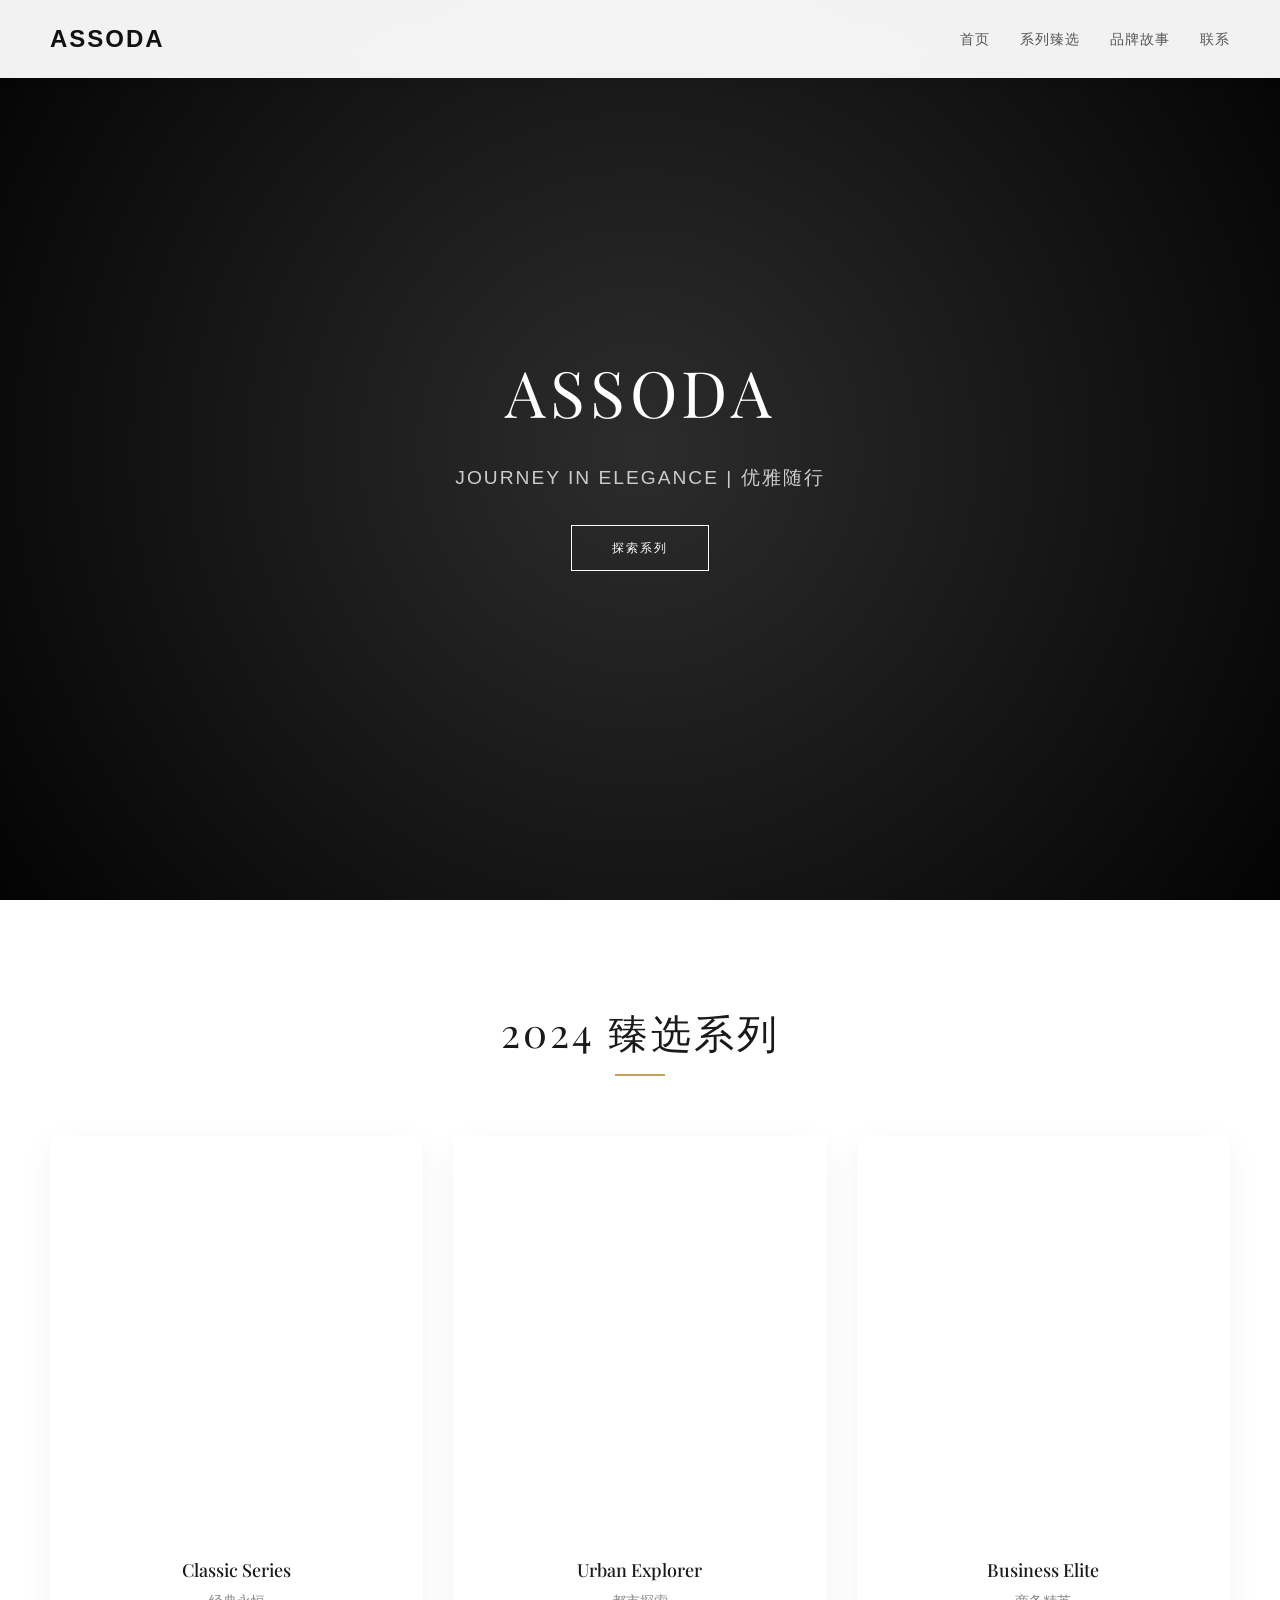
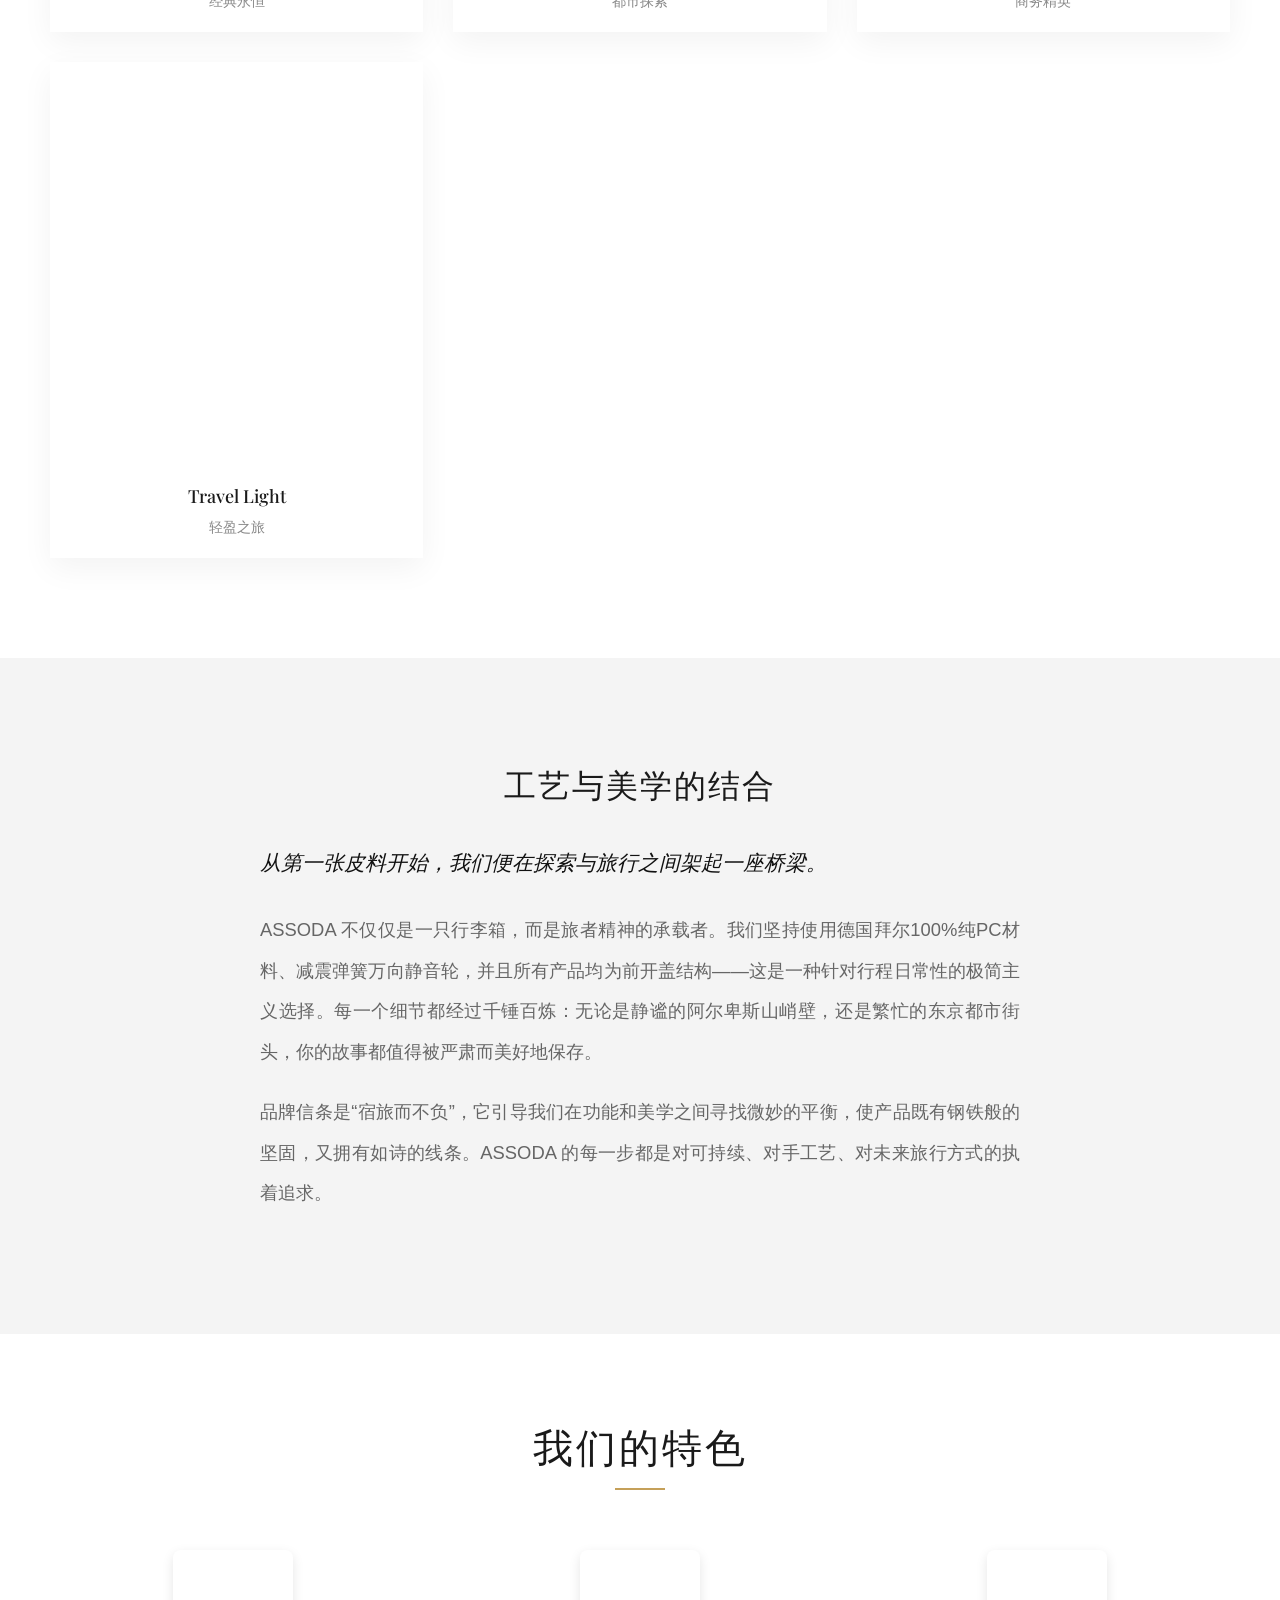
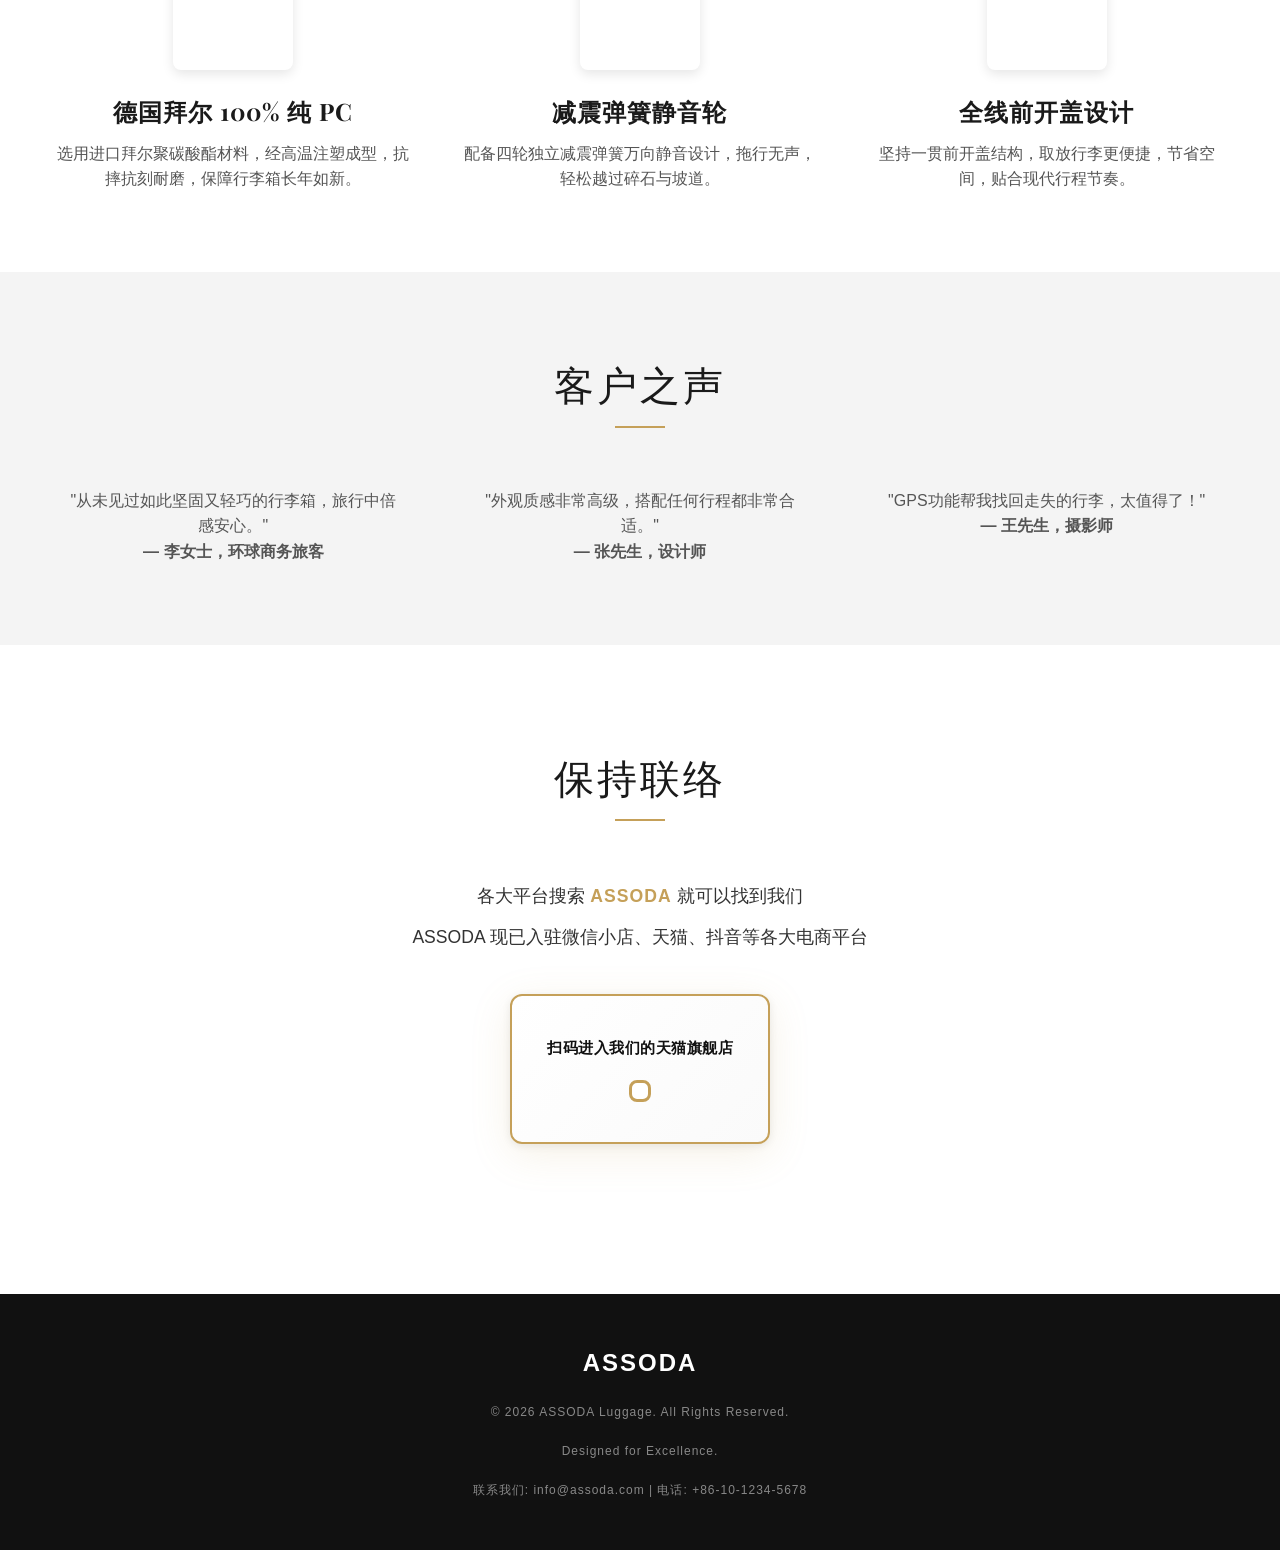
==== commit 4f25b0f2: "Standardize image filenames to lowercase, responsive features, update script and ignore rules" ====
--- a/index.html
+++ b/index.html
@@ -43,7 +43,7 @@
                 <!-- 不同前缀说明不同款式（imgpro/img09/img78L1等） -->
                 <picture>
                     <source type="image/webp" srcset="img/imgpro_1.webp" />
-                    <img src="img/imgpro_1.JPG" alt="ASSODA 行李箱 1" loading="lazy" />
+                    <img src="img/imgpro_1.jpg" alt="ASSODA 行李箱 1" loading="lazy" />
                 </picture>
                 <div class="product-info">
                     <h3>Classic Series</h3>
@@ -54,7 +54,7 @@
             <div class="product-card">
                 <picture>
                     <source type="image/webp" srcset="img/img09_2.webp" />
-                    <img src="img/img09_2.JPG" alt="ASSODA 行李箱 2" loading="lazy" />
+                    <img src="img/img09_2.jpg" alt="ASSODA 行李箱 2" loading="lazy" />
                 </picture>
                 <div class="product-info">
                     <h3>Urban Explorer</h3>
@@ -65,7 +65,7 @@
             <div class="product-card">
                 <picture>
                     <source type="image/webp" srcset="img/img78L1 (1).webp" />
-                    <img src="img/img78L1 (1).JPG" alt="ASSODA 行李箱 3" loading="lazy" />
+                    <img src="img/img78l1 (1).jpg" alt="ASSODA 行李箱 3" loading="lazy" />
                 </picture>
                 <div class="product-info">
                     <h3>Business Elite</h3>
@@ -76,7 +76,7 @@
             <div class="product-card">
                 <picture>
                     <source type="image/webp" srcset="img/img09_4.webp" />
-                    <img src="img/img09_4.JPG" alt="ASSODA 行李箱 4" loading="lazy" />
+                    <img src="img/img09_4.jpg" alt="ASSODA 行李箱 4" loading="lazy" />
                 </picture>
                 <div class="product-info">
                     <h3>Travel Light</h3>
@@ -106,24 +106,45 @@
         <div class="features-grid">
             <div class="feature-item">
                 <picture>
-                    <source type="image/webp" srcset="img/imgpro_6.webp" />
-                    <img src="img/imgpro_6.JPG" alt="纯 PC材质" loading="lazy" />
+                    <source type="image/webp"
+                            srcset="img/imgpro_6-400.webp 400w, img/imgpro_6-800.webp 800w, img/imgpro_6.webp 1200w"
+                            sizes="(max-width:600px) 100vw, 600px" />
+                    <img src="img/imgpro_6-400.jpg"
+                         srcset="img/imgpro_6-400.jpg 400w, img/imgpro_6-800.jpg 800w, img/imgpro_6.jpg 1200w"
+                         sizes="(max-width:600px) 100vw, 600px"
+                         alt="纯 PC材质"
+                         width="600" height="400"
+                         loading="lazy" />
                 </picture>
                 <h3>德国拜尔 100% 纯 PC</h3>
                 <p>选用进口拜尔聚碳酸酯材料，经高温注塑成型，抗摔抗刻耐磨，保障行李箱长年如新。</p>
             </div>
             <div class="feature-item">
                 <picture>
-                    <source type="image/webp" srcset="img/imgpro_7.webp" />
-                    <img src="img/imgpro_7.JPG" alt="静音轮" loading="lazy" />
+                    <source type="image/webp"
+                            srcset="img/imgpro_7-400.webp 400w, img/imgpro_7-800.webp 800w, img/imgpro_7.webp 1200w"
+                            sizes="(max-width:600px) 100vw, 600px" />
+                    <img src="img/imgpro_7-400.jpg"
+                         srcset="img/imgpro_7-400.jpg 400w, img/imgpro_7-800.jpg 800w, img/imgpro_7.jpg 1200w"
+                         sizes="(max-width:600px) 100vw, 600px"
+                         alt="静音轮"
+                         width="600" height="400"
+                         loading="lazy" />
                 </picture>
                 <h3>减震弹簧静音轮</h3>
                 <p>配备四轮独立减震弹簧万向静音设计，拖行无声，轻松越过碎石与坡道。</p>
             </div>
             <div class="feature-item">
                 <picture>
-                    <source type="image/webp" srcset="img/imgpro_8.webp" />
-                    <img src="img/imgpro_8.JPG" alt="前开盖" loading="lazy" />
+                    <source type="image/webp"
+                            srcset="img/imgpro_8-400.webp 400w, img/imgpro_8-800.webp 800w, img/imgpro_8.webp 1200w"
+                            sizes="(max-width:600px) 100vw, 600px" />
+                    <img src="img/imgpro_8-400.jpg"
+                         srcset="img/imgpro_8-400.jpg 400w, img/imgpro_8-800.jpg 800w, img/imgpro_8.jpg 1200w"
+                         sizes="(max-width:600px) 100vw, 600px"
+                         alt="前开盖"
+                         width="600" height="400"
+                         loading="lazy" />
                 </picture>
                 <h3>全线前开盖设计</h3>
                 <p>坚持一贯前开盖结构，取放行李更便捷，节省空间，贴合现代行程节奏。</p>
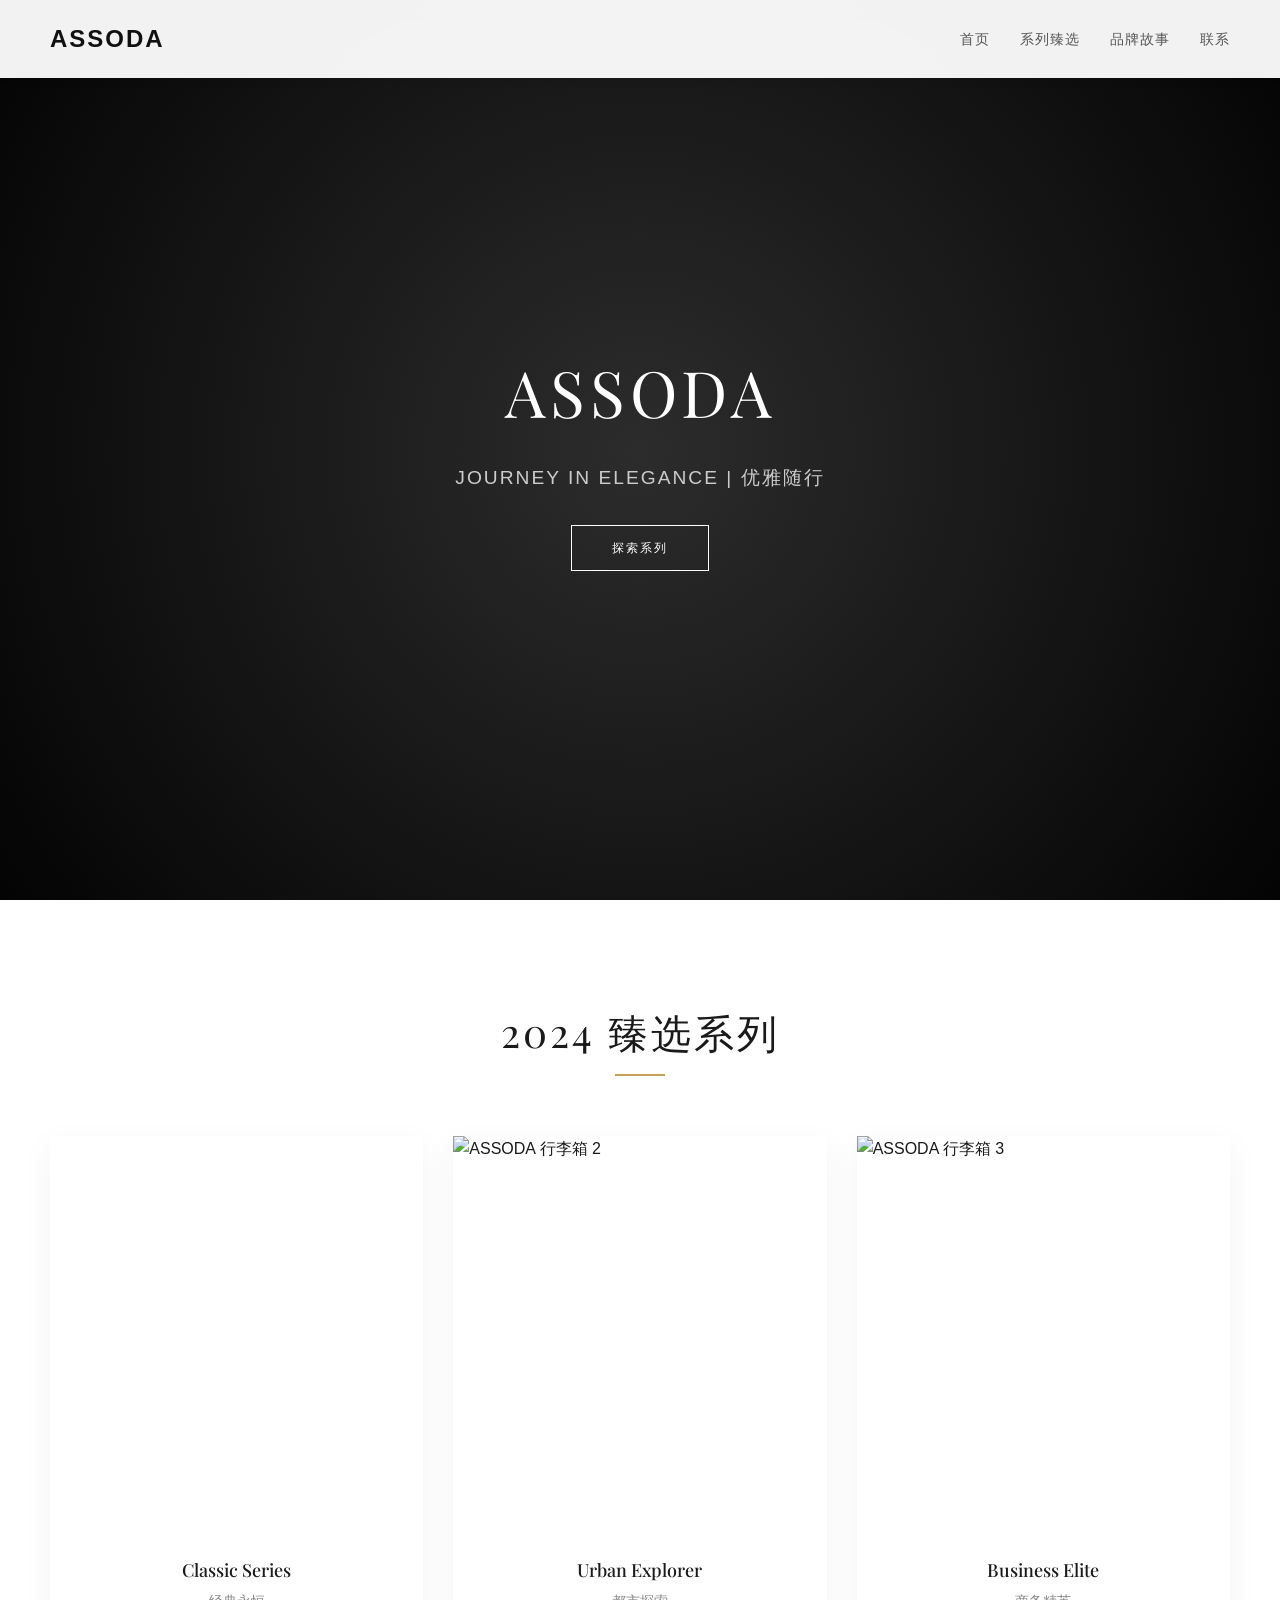
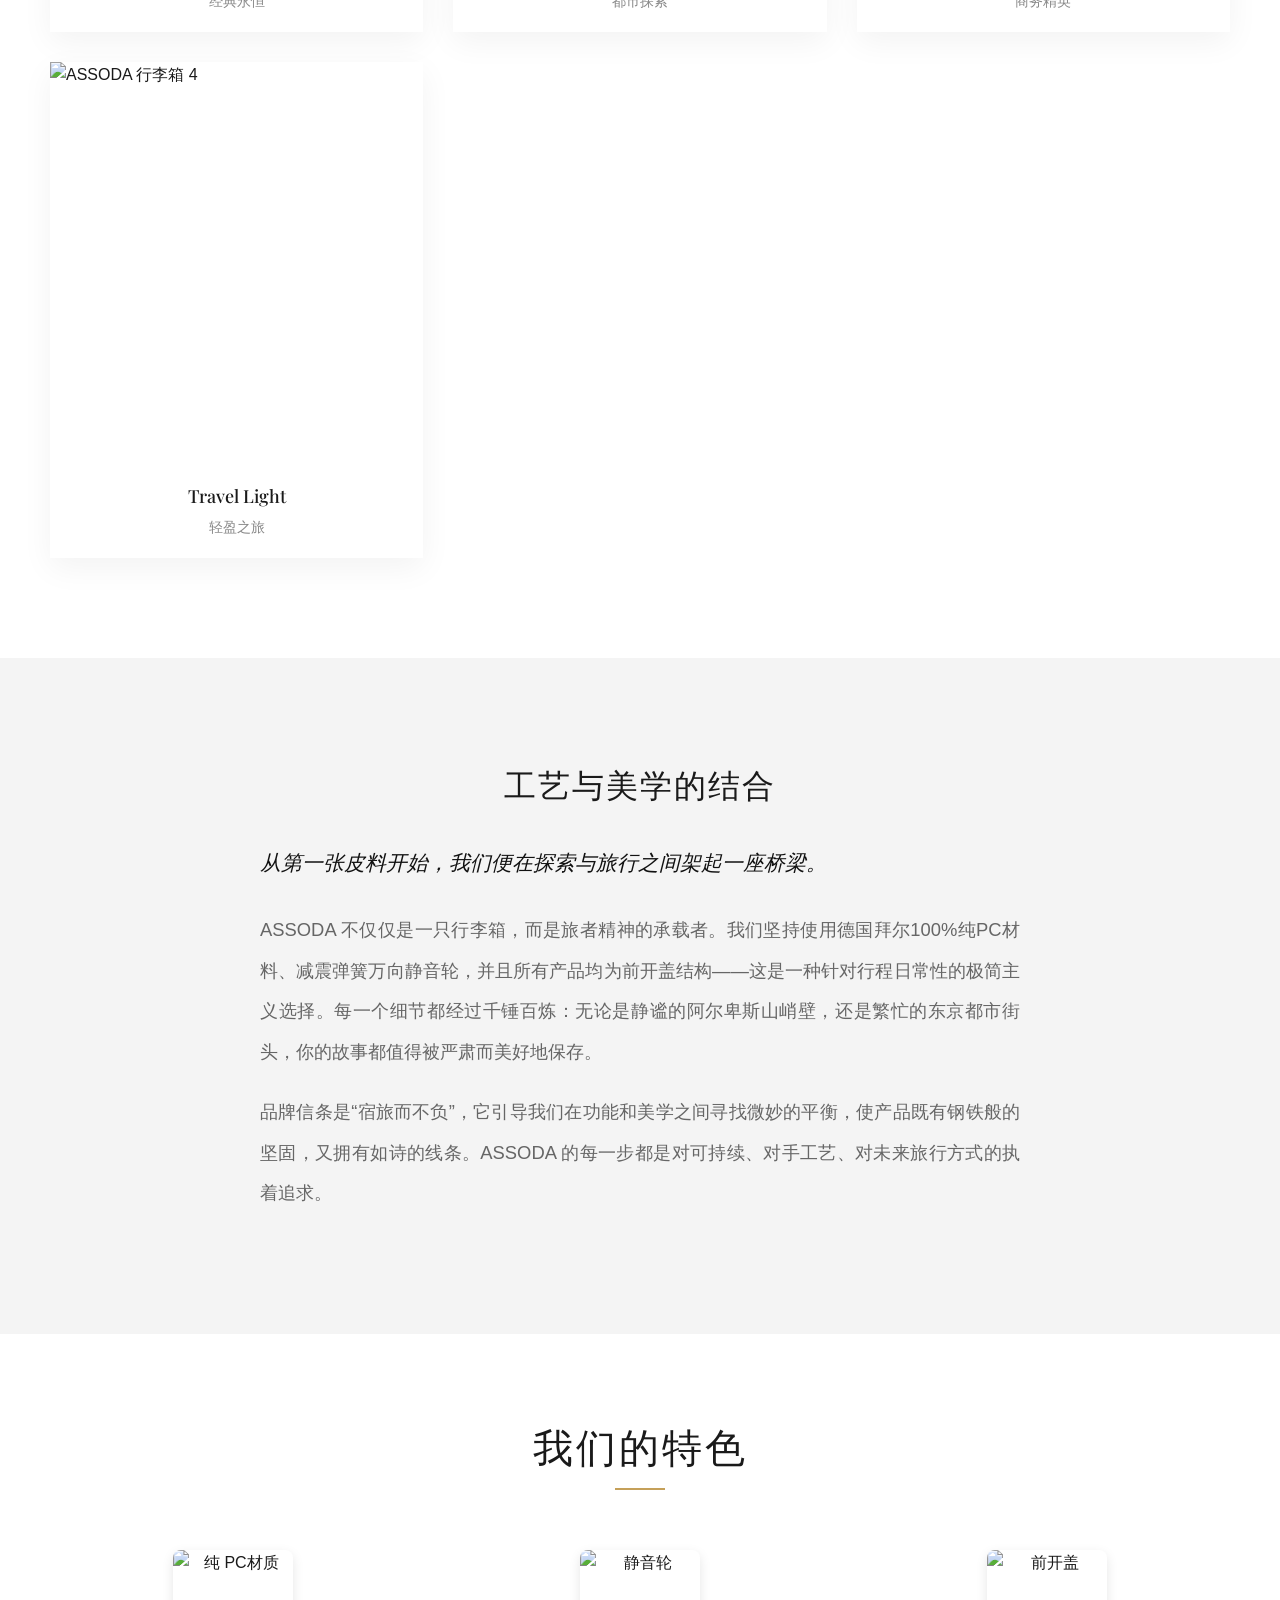
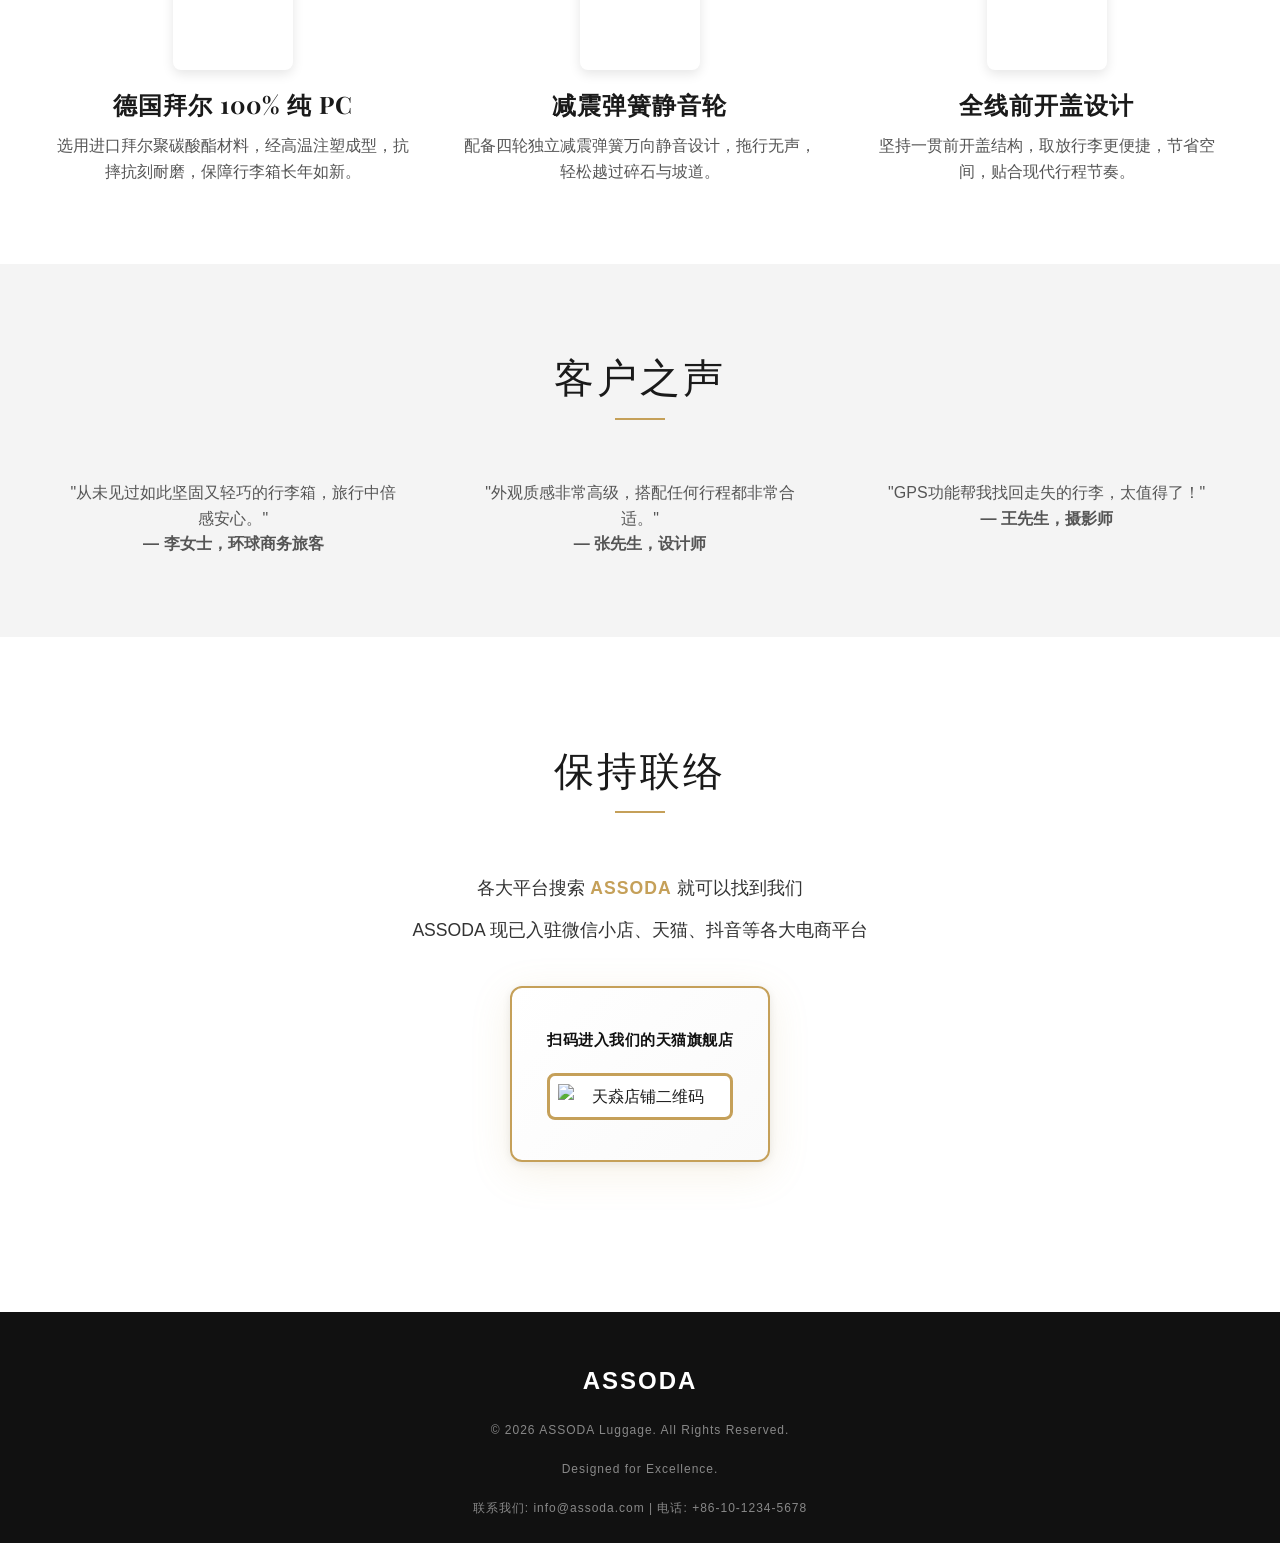
==== commit 709dc29f: "Fix image loading: remove webp source, use responsive jpg only" ====
--- a/index.html
+++ b/index.html
@@ -105,47 +105,32 @@
         </div>  
         <div class="features-grid">
             <div class="feature-item">
-                <picture>
-                    <source type="image/webp"
-                            srcset="img/imgpro_6-400.webp 400w, img/imgpro_6-800.webp 800w, img/imgpro_6.webp 1200w"
-                            sizes="(max-width:600px) 100vw, 600px" />
-                    <img src="img/imgpro_6-400.jpg"
-                         srcset="img/imgpro_6-400.jpg 400w, img/imgpro_6-800.jpg 800w, img/imgpro_6.jpg 1200w"
-                         sizes="(max-width:600px) 100vw, 600px"
-                         alt="纯 PC材质"
-                         width="600" height="400"
-                         loading="lazy" />
-                </picture>
+                <img src="img/imgpro_6-400.jpg"
+                     srcset="img/imgpro_6-400.jpg 400w, img/imgpro_6-800.jpg 800w, img/imgpro_6.jpg 1200w"
+                     sizes="(max-width:600px) 100vw, 600px"
+                     alt="纯 PC材质"
+                     width="600" height="400"
+                     loading="lazy" />
                 <h3>德国拜尔 100% 纯 PC</h3>
                 <p>选用进口拜尔聚碳酸酯材料，经高温注塑成型，抗摔抗刻耐磨，保障行李箱长年如新。</p>
             </div>
             <div class="feature-item">
-                <picture>
-                    <source type="image/webp"
-                            srcset="img/imgpro_7-400.webp 400w, img/imgpro_7-800.webp 800w, img/imgpro_7.webp 1200w"
-                            sizes="(max-width:600px) 100vw, 600px" />
-                    <img src="img/imgpro_7-400.jpg"
-                         srcset="img/imgpro_7-400.jpg 400w, img/imgpro_7-800.jpg 800w, img/imgpro_7.jpg 1200w"
-                         sizes="(max-width:600px) 100vw, 600px"
-                         alt="静音轮"
-                         width="600" height="400"
-                         loading="lazy" />
-                </picture>
+                <img src="img/imgpro_7-400.jpg"
+                     srcset="img/imgpro_7-400.jpg 400w, img/imgpro_7-800.jpg 800w, img/imgpro_7.jpg 1200w"
+                     sizes="(max-width:600px) 100vw, 600px"
+                     alt="静音轮"
+                     width="600" height="400"
+                     loading="lazy" />
                 <h3>减震弹簧静音轮</h3>
                 <p>配备四轮独立减震弹簧万向静音设计，拖行无声，轻松越过碎石与坡道。</p>
             </div>
             <div class="feature-item">
-                <picture>
-                    <source type="image/webp"
-                            srcset="img/imgpro_8-400.webp 400w, img/imgpro_8-800.webp 800w, img/imgpro_8.webp 1200w"
-                            sizes="(max-width:600px) 100vw, 600px" />
-                    <img src="img/imgpro_8-400.jpg"
-                         srcset="img/imgpro_8-400.jpg 400w, img/imgpro_8-800.jpg 800w, img/imgpro_8.jpg 1200w"
-                         sizes="(max-width:600px) 100vw, 600px"
-                         alt="前开盖"
-                         width="600" height="400"
-                         loading="lazy" />
-                </picture>
+                <img src="img/imgpro_8-400.jpg"
+                     srcset="img/imgpro_8-400.jpg 400w, img/imgpro_8-800.jpg 800w, img/imgpro_8.jpg 1200w"
+                     sizes="(max-width:600px) 100vw, 600px"
+                     alt="前开盖"
+                     width="600" height="400"
+                     loading="lazy" />
                 <h3>全线前开盖设计</h3>
                 <p>坚持一贯前开盖结构，取放行李更便捷，节省空间，贴合现代行程节奏。</p>
             </div>
